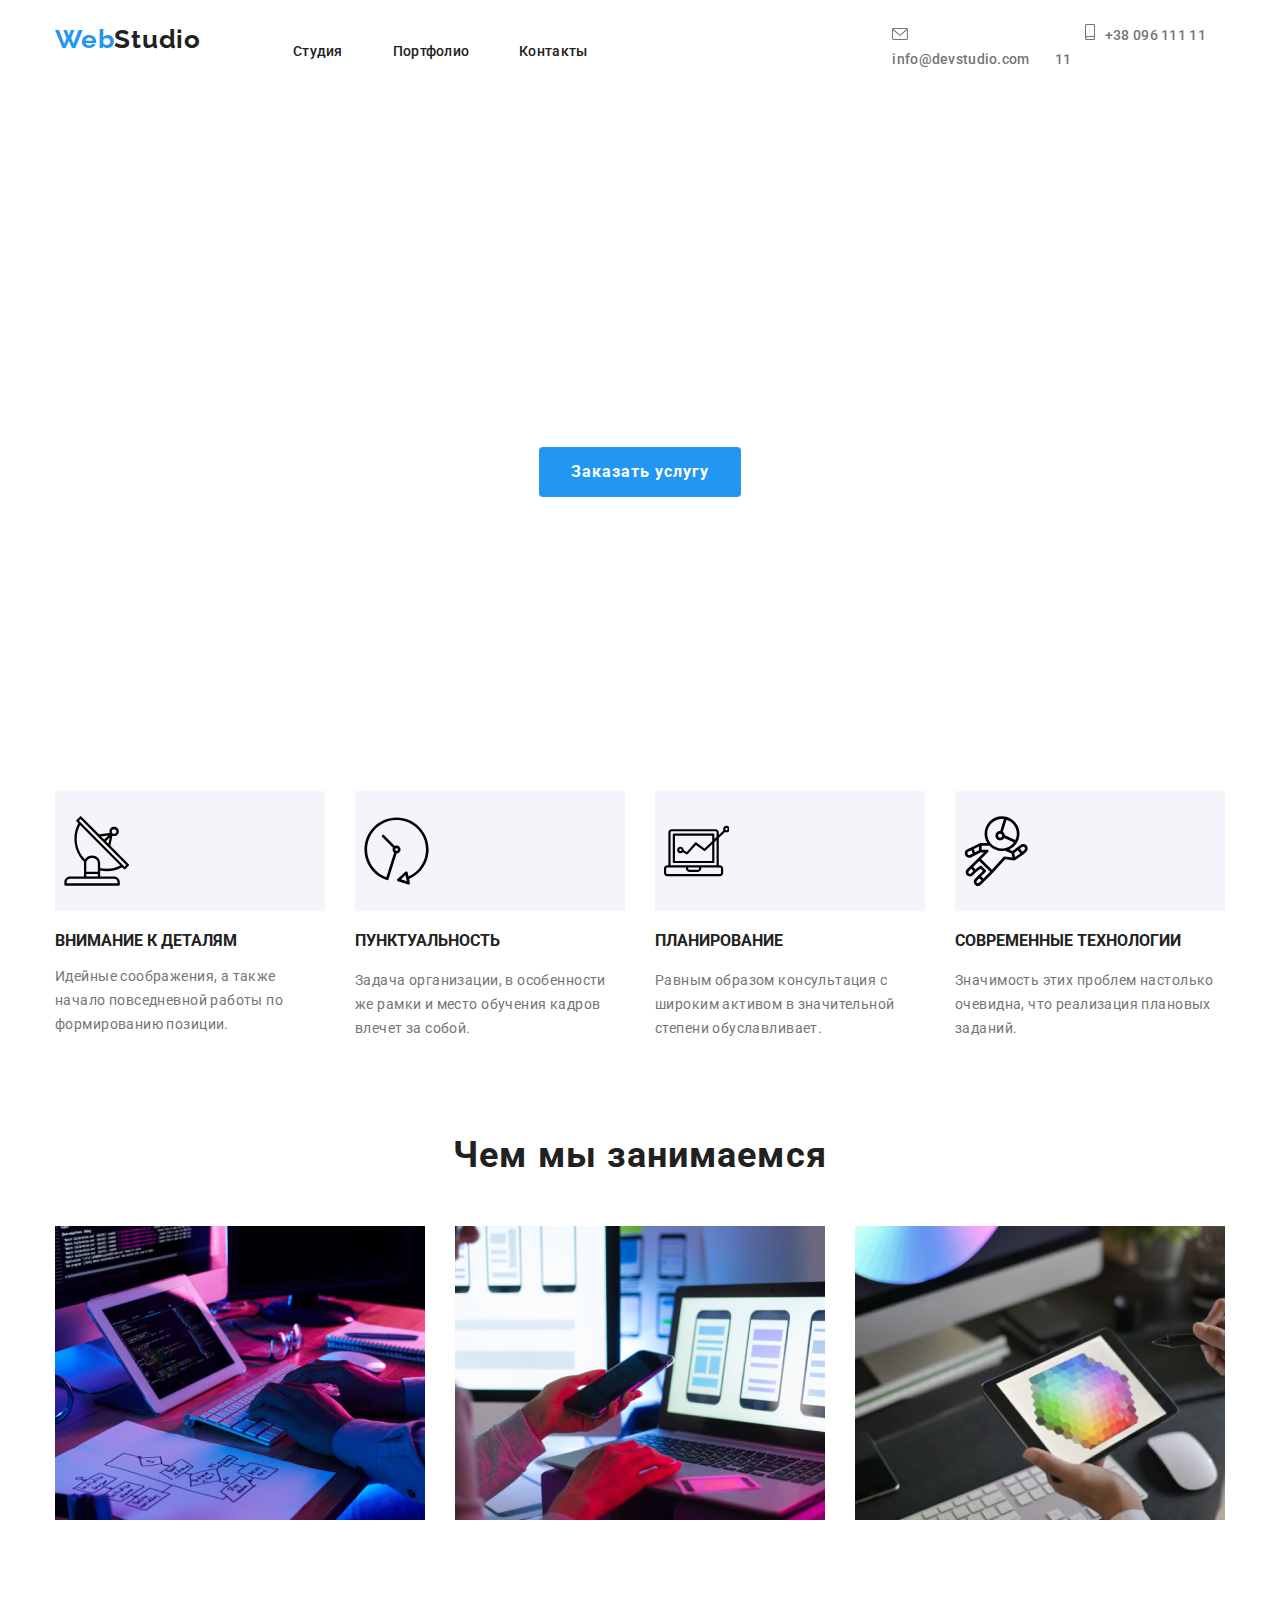
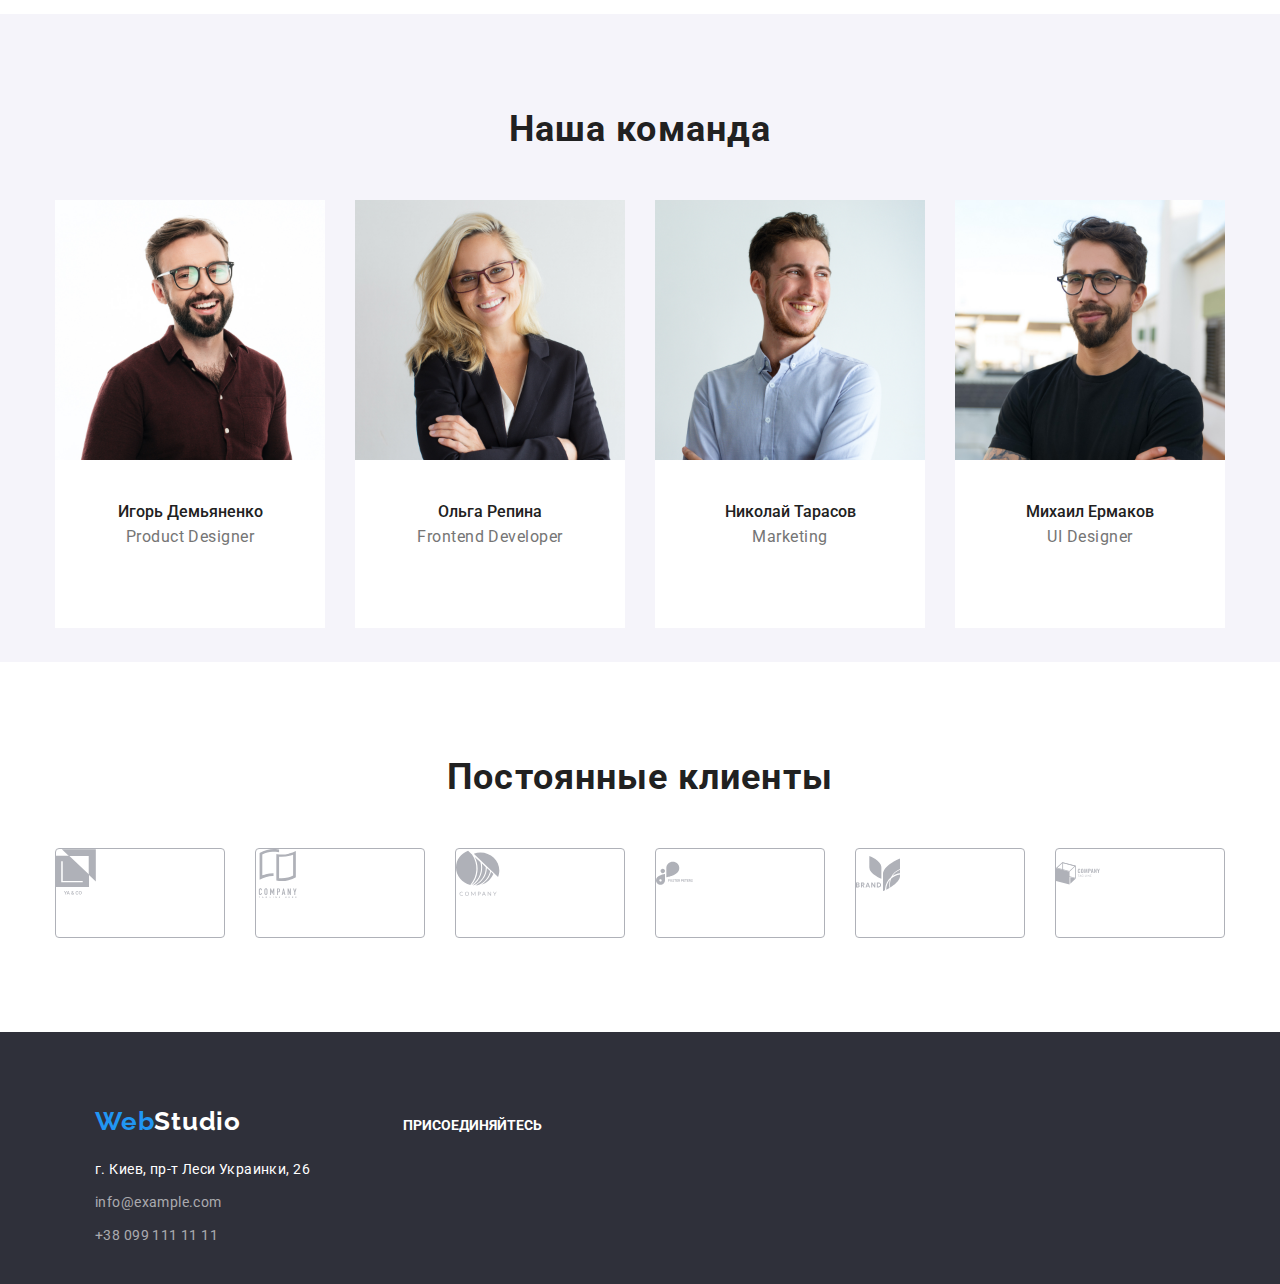
==== index.html @ 74f1bebe "clon" ====
<!DOCTYPE html>
<html lang="ru">
<head>
    <meta charset="UTF-8">
    <meta name="viewport" content="width=device-width, initial-scale=1.0">
    <title>Web Studio</title>
    <link rel="stylesheet" href="./css/normalize.css">
    <link href="https://fonts.googleapis.com/css2?family=Raleway&family=Roboto:wght@400;500;700;900&display=swap" rel="stylesheet">
    <link rel="stylesheet" href="./css/style.css"/>
</head>
<body>
    <header class="header-box">
        <div class="container">
         <nav class="flex" id="studio">
             <a class="logo" href="#studio">
                 <span class="logo1">Web</span><span class="logo2">Studio</span>
             </a>
             <ul class="list left-list">  
                 <li class="link-item"><a class="link" href="#studio">Студия</a></li>
                 <li class="link-item"><a class="link" href="portfolio.html">Портфолио</a></li>
                 <li class="link-item"><a class="link" href="#contacts">Контакты</a></li>
             </ul> 
             <ul class="list right-list">
                 <li class="link-item-right">
                     <a class="link icon-header" href="mailto:info@devstudio.com"> <svg class="icon-header-item1"><use href="./icons/sprit.svg#icon-envelope"></use></svg>info@devstudio.com</a></li>
                 <li class="link-item-right">
                     <a  class="link icon-header" href="tel:++380961111111"><svg class="icon-header-item2"><use href="./icons/sprit.svg#icon-smartphone"></use></svg>+38 096 111 11 11</a></li>
             </ul>  
         </nav>
        </div>
    </header>
    <section class="backgraund">
        <div>
            <h1 class="page-title">Эффективные решения для вашего бизнеса</h1>
            <div>
              <button class="btn" type="button">Заказать услугу</button>
            </div>
        </div>
    </section>
    <section>
        <div class="container">
         <ul class="list list-position">
             <li class="list-position-item">
                 <div class="item-backgraund">
                    <svg class="features">
                        <use href="./icons/sprit.svg#icon-satelite"></use>
                   </svg>
                </div>
                 <h3 class="list-position-item-title" >Внимание к деталям</h3>
                 <p class="main-text text-box">Идейные соображения, а также начало повседневной работы по формированию позиции.</p>
             </li>
             <li class="list-position-item">
                <div class="item-backgraund">
                       <svg class="features">
                           <use href="./icons/sprit.svg#icon-clock"></use>
                      </svg>
                   </div>
                 <h3 class="list-position-item-title">Пунктуальность</h3>
                 <p class="main-text">Задача организации, в особенности же рамки и место обучения кадров влечет за собой.</p>
             </li>
             <li class="list-position-item">
                <div class="item-backgraund">
                       <svg class="features">
                           <use href="./icons/sprit.svg#icon-laptop"></use>
                      </svg>
                   </div>
                 <h3 class="list-position-item-title">Планирование</h3>
                 <p class="main-text ">Равным образом консультация с широким активом в значительной степени обуславливает.</p>
             </li>
             <li class="list-position-item">
                <div class="item-backgraund">
                       <svg class="features">
                           <use href="./icons/sprit.svg#icon-astronaut"></use>
                      </svg>
                   </div>
                 <h3 class="list-position-item-title">Современные технологии</h3>
                 <p class="main-text">Значимость этих проблем настолько очевидна, что реализация плановых заданий.</p>
             </li>
         </ul>
        </div>
    </section>
    <section id="portfolio">
         <div class="container">
             <h2 class="title, section-title">Чем мы занимаемся</h2>
             <ul class="list list-img">
                 <li class="list-item-position"><img src="./images/img1.png" width="370" height="294" alt="Печатает на клавиатуре"/> </li>
                 <li class="list-item-position"><img src="./images/img2.png" width="370" height="294" alt="Пользуеся телефоном"/> </li>
                 <li class="list-item-position"><img src="./images/img3.png" width="370" height="294" alt="Смотрит палитру цветов"/> </li>
             </ul>
        </div>
    </section>
    <section class="team-box">
        <div class="container">
            <h2 class="title, section-title team-titel">Наша команда</h2>
            <ul class="list list-position-team">
                 <li class="list-position-team list-contacts-img">
                    <img class="list-contacts-img" src="./images/img-1.jpg" width="270" height="260" alt="Игорь Демьяненко"/>
                    <h3 class="contacts-information">Игорь Демьяненко</h3>
                    <p class="job-description" lang="en">Product Designer</p>
                        <ul class="link social-icons">
                           <li class="social-icons-item"><a class="social-icons-link" href="https://instagram.com/" target="_blanc" rel="noopener noreferer" aria-label="Instagram"><svg class="social-icons-svg"><use hreh="./icons/sprite.svg#icon-instagram"></use></svg></a></li>
                            <li class="social-icons-item"><a class="social-icons-link" href="https://twitter.com/" target="_blanc" rel="noopener noreferer" aria-label="Twitter"><svg class="social-icons-svg"><use hreh="./icons/sprite.svg#icon-twitter"></use></svg></a></li>
                            <li class="social-icons-item"><a class="social-icons-link" href="https://facebook.com/" target="_blanc" rel="noopener noreferer" aria-label="Facebook"><svg class="social-icons-svg"><use hreh="./icons/sprite.svg#icon-facebook"></use></svg></a></li>
                            <li class="social-icons-item"><a class="social-icons-link" href="https://lincedin.com/" target="_blanc" rel="noopener noreferer" aria-label="Lincedin"><svg class="social-icons-svg"><use hreh="./icons/sprite.svg#icon-linkedin"></use></svg></a></li>
                        </ul>
                 </li>
                 <li class="list-position-team list-contacts-img">
                     <img class="list-contacts-img" src="./images/img-2.jpg" width="270" height="260" alt="Ольга Репина"/>
                     <h3 class="contacts-information">Ольга Репина</h3> 
                     <p class="job-description" lang="en">Frontend Developer</p>
                     <ul class="social-icons">
                        <li class="social-icons-item"><a class="social-icons-link" href="https://instagram.com/" target="_blanc" rel="noopener noreferer" aria-label="Instagram"><svg class="social-icons-svg"><use hreh="./icons/sprite.svg#icon-instagram"></use></svg></a></li>
                        <li class="social-icons-item"><a class="social-icons-link" href="https://twitter.com/" target="_blanc" rel="noopener noreferer" aria-label="Twitter"><svg class="social-icons-svg"><use hreh="./icons/sprite.svg#icon-twitter"></use></svg></a></li>
                        <li class="social-icons-item"><a class="social-icons-link" href="https://facebook.com/" target="_blanc" rel="noopener noreferer" aria-label="Facebook"><svg class="social-icons-svg"><use hreh="./icons/sprite.svg#icon-facebook"></use></svg></a></li>
                        <li class="social-icons-item"><a class="social-icons-link" href="https://lincedin.com/" target="_blanc" rel="noopener noreferer" aria-label="Lincedin"><svg class="social-icons-svg"><use hreh="./icons/sprite.svg#icon-linkedin"></use></svg></a></li>
                    </ul>
                 </li>
                 <li class="list-position-team list-contacts-img">
                     <img class="list-contacts-img" src="./images/img-3.jpg" width="270" height="260" alt="Николай Тарасов"/>
                     <h3 class="contacts-information">Николай Тарасов</h3>
                     <p class="job-description" lang="en">Marketing</p>
                     <ul class="social-icons">
                        <li class="social-icons-item"><a class="social-icons-link" href="https://instagram.com/" target="_blanc" rel="noopener noreferer" aria-label="Instagram"><svg class="social-icons-svg"><use hreh="./icons/sprite.svg#icon-instagram"></use></svg></a></li>
                        <li class="social-icons-item"><a class="social-icons-link" href="https://twitter.com/" target="_blanc" rel="noopener noreferer" aria-label="Twitter"><svg class="social-icons-svg"><use hreh="./icons/sprite.svg#icon-twitter"></use></svg></a></li>
                        <li class="social-icons-item"><a class="social-icons-link" href="https://facebook.com/" target="_blanc" rel="noopener noreferer" aria-label="Facebook"><svg class="social-icons-svg"><use hreh="./icons/sprite.svg#icon-facebook"></use></svg></a></li>
                        <li class="social-icons-item"><a class="social-icons-link" href="https://lincedin.com/" target="_blanc" rel="noopener noreferer" aria-label="Lincedin"><svg class="social-icons-svg"><use hreh="./icons/sprite.svg#icon-linkedin"></use></svg></a></li>
                    </ul>
                 </li>
                 <li class="list-position-team list-contacts-img">
                     <img class="list-contacts-img" src="./images/img-4.jpg" width="270" height="260" alt="Михаил Ермаков"/>
                     <h3 class="contacts-information">Михаил Ермаков</h3>  
                     <p class="job-description" lang="en">UI Designer</p>
                     <ul class="social-icons">
                        <li class="social-icons-item"><a class="social-icons-link" href="https://instagram.com/" target="_blanc" rel="noopener noreferer" aria-label="Instagram"><svg class="social-icons-svg"><use hreh="./icons/sprite.svg#icon-instagram"></use></svg></a></li>
                        <li class="social-icons-item"><a class="social-icons-link" href="https://twitter.com/" target="_blanc" rel="noopener noreferer" aria-label="Twitter"><svg class="social-icons-svg"><use hreh="./icons/sprite.svg#icon-twitter"></use></svg></a></li>
                        <li class="social-icons-item"><a class="social-icons-link" href="https://facebook.com/" target="_blanc" rel="noopener noreferer" aria-label="Facebook"><svg class="social-icons-svg"><use hreh="./icons/sprite.svg#icon-facebook"></use></svg></a></li>
                        <li class="social-icons-item"><a class="social-icons-link" href="https://lincedin.com/" target="_blanc" rel="noopener noreferer" aria-label="Lincedin"><svg class="social-icons-svg"><use hreh="./icons/sprite.svg#icon-linkedin"></use></svg></a></li>
                    </ul>
                 </li>
            </ul>
        </div>
    </section>
    <section class="client-section">
      <div class="container">
        <h2 class="title, section-title client-title">Постоянные клиенты</h2>
        <ul class="list client-logo-list">
            <li class="client-logo">
                <svg class="client-logo-svg">
                    <use href="./icons/sprit.svg#icon-logo-1"></use>
                </svg>
            </li>
            <li class="client-logo">
                <svg class="client-logo-svg">
                    <use href="./icons/sprit.svg#icon-logo-2"></use>
                </svg>
            </li>
            <li class="client-logo">
                <svg class="client-logo-svg">
                    <use href="./icons/sprit.svg#icon-logo-3"></use>
                </svg>
            </li>
            <li class="client-logo">
                <svg class="client-logo-svg">
                    <use href="./icons/sprit.svg#icon-logo-4"></use>
                </svg>
            </li>
            <li class="client-logo">
                <svg class="client-logo-svg">
                    <use href="./icons/sprit.svg#icon-logo-5"></use>
                </svg>
            </li>
            <li class="client-logo">
                <svg class="client-logo-svg">
                    <use href="./icons/sprit.svg#icon-logo-6"></use>
                </svg>
            </li>
        </ul>
      </div>
    </section>
     <footer class="backgraund-down" id="contacts">
        <div class="container contacts-box">
          <ul class="inline-information">
              <li class="inline-information-item">
                 <div >
                     <a class="logo logo-position" href="#studio">
                         <span lang="en" class="logo1">Web</span><span lang="en" class="logo3">Studio</span>
                     </a>
                 </div>
                 <ul class="list-item">
                    <li><address class="adress contacts-list">г. Киев, пр-т Леси Украинки, 26</address></li>
                    <li><a class="link contacts contacts-list" href="mailto:info@example.com">info@example.com</a></li>
                    <li><a class="link contacts contacts-list" href="tel:++380991111111">+38 099 111 11 11</a></li>
                 </ul>
               </li>
               <li class="inline-information-item"> 
                  <div class="join-social">
                      <h3 class="join">присоединяйтесь</h3>
                      <ul class="social-icons">
                          <li class="social-icons-item"><a class="social-icons-link" href="https://instagram.com/" target="_blanc" rel="noopener noreferer" aria-label="Instagram"><svg class="social-icons-svg"><use hreh="./icons/sprite.svg#icon-instagram"></use></svg></a></li>
                          <li class="social-icons-item"><a class="social-icons-link" href="https://twitter.com/" target="_blanc" rel="noopener noreferer" aria-label="Twitter"><svg class="social-icons-svg"><use hreh="./icons/sprite.svg#icon-twitter"></use></svg></a></li>
                          <li class="social-icons-item"><a class="social-icons-link" href="https://facebook.com/" target="_blanc" rel="noopener noreferer" aria-label="Facebook"><svg class="social-icons-svg"><use hreh="./icons/sprite.svg#icon-facebook"></use></svg></a></li>
                          <li class="social-icons-item"><a class="social-icons-link" href="https://lincedin.com/" target="_blanc" rel="noopener noreferer" aria-label="Lincedin"><svg class="social-icons-svg"><use hreh="./icons/sprite.svg#icon-linkedin"></use></svg></a></li>
                      </ul>
                  </div>
             </li>
          </ul>
        </div>
    </footer>
</body>
</html>
---- css/style.css ----
:root {
    --main-text-cl: #757575;
    --accent-cl: #2196F3;
    --black-cl: #212121;
    --whait-cl: #FFFFFF;
    --dark-bg: #2F303A;
    --bg-items: #F5F4FA;
}
html {
    box-sizing: border-box;
}
*,
*::before,
*::after {
    box-sizing: inherit;
}
body {
    font-family: "Roboto", sans-serif;
    font-size: 14px;
    line-height: 1.71;
    color: var(--black-cl);
}
.container {
    width: 1200px;
    padding-left: 15px;
    padding-right:15px ;
    margin-left: auto;
    margin-right: auto;
}
.flex {
    display: flex;
    margin-bottom: 25px;
}
.logo {
    display: inline-block;
    margin-top: 24px;
    margin-right: 93px;
    margin-left: 0px;
    Width: 145px;
    Height: 31px;
    text-decoration: none;
}
.main {
    background-color:var(--whait-cl);
    border: 1px solid #ECECEC
}
.portfolio-container{
    padding-top: 94px;
    margin: 0;
    margin-bottom: 50px;
    justify-content: center;
}
.portfolio-container-item {
    margin-left: 0;  
}
.list {
    list-style: none;
    display: inline-flex;
    margin-top: 24px;
    box-sizing: border-box;
    margin-left: 0; 
}
.icon-header{
    width: 26px;
    padding: 0;
    border:  0;
}
.icon-header-item1{
    width: 16px;
    height: 12px;
    margin-left: 0;
    margin-right: 10px;
    fill:var(--main-text-cl);
    align-items: center;
}
.icon-header-item1:hover{
    fill:var(--accent-cl);
}
.icon-header-item2{
    margin-left: 30px;
    width: 10px;
    height: 16px;
    margin-right: 10px;
    align-items: center;
    fill: var(--main-text-cl);
}
.icon-header-item2:hover{
    fill: var(--accent-cl);
}
.item-backgraund{
    background-color: var(--bg-items);
    width: 270px;
    height: 120px;
    padding-top: 25px;
    padding-bottom: 25px;
}
.features{
    width: 65px;
    height: 70px;
    background-color: var(--bg-items);
    display: inline-block;
}
.features:hover{
    fill: var(--accent-cl);
}
.portfolio-list{
    display: flex;
    list-style: none;
}
.social-icons{
    padding-left: 32;
}
.social-icons-link{
    margin-bottom: 30px;
}
.social-icons-item{
    display: inline-block;
    text-decoration: none;
}
.social-icons-svg{
    margin-right: 10px;
    height: 20px;
    width: 20px;
    color: var(--main-text-cl);
}
.social-icons-svg:hover{
    fill:var(--accent-cl)
}

.header-box{
    background-color: var(--whait-cl);
}
.logo1 {
    font-family: "Raleway", serif;
    font-size: 400;
    font-weight: bold;
    font-size: 26px;
    line-height: 1.192;
    letter-spacing: 0.03em;
    color: var(--accent-cl);
    text-decoration: none;
}
.logo2 {
    font-family: "Raleway", serif;
    font-size: 400;
    font-weight: bold;
    font-size: 26px;
    line-height: 1.192;
    letter-spacing: 0.03em;
    color: var(--black-cl);
    text-decoration: none;
}
.logo3 {
    font-family: "Raleway", serif;
    font-size: 400;
    font-weight: bold;
    font-size: 26px;
    line-height: 1.192;
    letter-spacing: 0.03em;
    color: var(--whait-cl);
    text-decoration: none;
}
.link {
    padding: 0;
    margin: 0;
    color: inherit;
    text-decoration: none;
    letter-spacing: 0.02em;
}
.link-item{
    height: 16px;
    font-weight: 500;
    letter-spacing: 0.02em
}
.link-item:not(:last-child){
    margin-right: 50px;
}
.left-list {
    margin-left: 0;
    margin-right: 0;
    padding-left: 0;
    margin-bottom: 0;
    align-items: center;
}
.right-list{
    font-weight: 500;
    margin-left: 305px;
    margin-right: 0;
    padding-inline-start: 0;
    margin-bottom: 0;
    align-items: center;
    color: var(--main-text-cl);
}
.link-item-right{
    font-style: normal;
    font-weight: 500;
    align-items: center;
}
.link-item-right:hover{
    color: var(--accent-cl);
}

.link:hover
.link:focus{
    fill;var(--accent-cl)
}
.backgraund {
    padding-top: 200px;
    height: 600px;
    background-color: #2F303A;
    background: url(imagin/img-bg.png);
}
.backgraund-down{
    background-color: #2F303A;
    height: 252px;
}
.page-title {
    font-weight: 900;
    font-size: 44px;
    line-height: 1.36;
    letter-spacing: 0.06em;
    text-align: center;
    color: var(--whait-cl);
    width: 696px;
    height: 120px;
    margin-bottom: 30px;
    margin-top: 0;
    margin-left: auto;
    margin-right: auto;
    text-transform: uppercase;
}
.btn {
    font-weight: 700;
    font-size: 16px;
    line-height: 1.87;
    letter-spacing: 0.06em;
    color: var(--whait-cl);
    background-color:var(--accent-cl);
    border-radius: 4px;
    display: block;
    margin:0 auto;
    height: 50px;
    padding-top: 10px;
    padding-bottom: 10px;
    padding-right: 32px;
    padding-left: 32px;
    border: none;
    cursor: pointer;
}
.section-title {
    font-weight: 700;
    font-size: 36px;
    line-height: 1.167;
    letter-spacing: 0.03em;
    color: var(--black-cl);
    text-align: center;
    margin-top: 0;
    margin-bottom: 50px;
}
.list-img{
    margin-top: 0;
    margin-bottom: 94px;
    padding-left: 0;
}
.list-item-position{
    margin-bottom: 0px;
    width: 370px;
    height: 294px;
}
.list-item-position:not(:last-child){
    margin-right: 30px;
}
.main-text {
    font-size: 14px;
    line-height: 1.71;
    letter-spacing: 0.03em;
    color: var(--main-text-cl);
    width: 270px;
    margin-left: 0;
    padding-left: 0;   
}
.text-box {
    width: 270px;
    height: 75px;
    margin-block-start: 10px;
    margin-bottom: 94px;
}
.job-description {
    height: 19px;
    font-size: 16px;
    line-height: 1.187;
    letter-spacing: 0.03em;
    color: var(--main-text-cl);
    margin-top: 10px;
    margin-bottom: 16px;
    text-align: center;
    width: 270px;

}
.introduction {
    font-weight: 500;
    font-size: 16px;
    line-height: 1.187;
    letter-spacing: 0.03em;
    color: var(--black-cl);
}
.team-box{
    height: 648px;
    background-color: #F5F4FA;
    box-sizing: inherit;
}
.list-position {
    margin-top: 94px;
    margin-left: 0;
    padding-left: 0;
    margin-bottom: 0;
}
.list-position-item-title{
    margin-top: 30;
    margin-bottom: 0;
    text-transform: uppercase;
}
.team-titel{
    padding-top: 94px;
    margin-bottom: 0;
    margin-bottom: 50px;
}
.list-position-team{
    margin-top: 0;
    margin-left: 0;
    padding-left: 0;
    margin-bottom: 0;
    width: 270px;
    height: 428px;
}
.list-contacts-img{
    background-color: var(--whait-cl);
    margin-top: 0;
    margin-right: 0;
    width: 270px;
}
.list-contacts-img:not(:last-child){
    margin-right: 30px;
}
.list-position-item:not(:last-child){
   margin-right: 30px;
}
.contacts-information{
    font-weight: 500;
    margin-top: 30px;
    margin-bottom: 0px;
    text-align: center;
    height: 19px;
    width: 270px;
}
.adress {
    font-size: 14px;
    line-height: 1.71;
    letter-spacing: 0.03em;
    color: var(--whait-cl);
    text-decoration: none;
    font-style: normal;
}
.contacts {
    font-size: 14px;
    line-height: 1.71;
    letter-spacing: 0.03em;
    color: rgba(255, 255, 255, 0.6);
}
.contacts-box {
    padding-top: 0px;
}
.btn-portfolio {
    font-family: inherit;
    font-weight: 500;
    font-size: 16px;
    line-height: 1.87;
    display: flex;
    align-items: center;
    text-align: center;
    letter-spacing: 0.06em;
    color: var(--black-cl);
    background-color: #F5F4FA;
    border-radius: 4px;
    margin: 0;
    padding-top: 6px;
    padding-bottom: 6px;
    padding-left: 22px;
    padding-right: 22px;
    background-color: #F5F4FA;
    height: 38px;
    border: none;
}
.btn-parameter{
    margin-right: 8px;
    margin-top: 0;
    margin-bottom: 0;
    margin-left: 0;
}
.flex-wrap{
    flex-wrap: wrap;
    margin: 0;
    padding: 0;
    margin-bottom: 94px;
}
.flex-wrap-item { 
    background: #FFFFFF;
    margin-right: 30px;
    margin-bottom:30px;
    border: 1px solid #EEEEEE;
    box-sizing: border-box;
    box-shadow: 0px 4px 4px 0px rgba(0, 0, 0, 0.06);
    list-style-position:inside;
    width: 370px;
    height: 404px;
}
.flex-wrap-item:nth-child(3n+3){
    margin-right: 0;
    
}
.flex-wrap-item:nth-child(n+7){
    margin-bottom: 0;
}
.flex-wrap-item:hover{
    box-shadow: 1px 4px 6px 0px rgba(0, 0, 0, 0.16);
}
.img-portfolio-item{
    position: 0;
    width: 370px;
}
.project-name {
    font-weight: bold;
    font-size: 18px;
    line-height: 2.0;
    letter-spacing: 0.06em;
    color: var(--black-cl--);
    padding-left: 24px;
    padding-right: 24px;
    margin-top: 20px;
    margin-bottom: 0;
    width: 370px;
    margin-right: 0;
}
.project-type {
    font-size: 16px;
    line-height: 1.87;
    letter-spacing: 0.03em;
    color:var(--main-text-cl);
    padding-left: 24px;
    padding-right: 24px;
    margin-top: 4px;
    margin-bottom: 20px;
    width: 370px;
    margin-right: 0;
}

.btn-portfolio:hover,
.btn-portfolio:focus {
    background-color: var(--accent-cl);
    color: var(--whait-cl);
    border-color: var(--accent-cl);
}
.logo-position {
    padding: 0;
    margin-top: 60px;
    width: 145px;
    text-decoration: none;
}
.list-item {
    margin-top: 20px;
    margin-bottom: 0;
    padding: 0;
    list-style: none;
    width: 231px;
    display: inline-block;
}
.list-item:not(:last-child){
    margin-bottom: 9px;
    display: inline-block;
}
.contacts-list{
    margin-bottom: 9px;
    display: flex;
}
.client-section{
   margin: 0;
   padding: 0;
}
.client-title{
    margin-top: 94px;
    margin-bottom: 50;
}
.client-logo-list{
    margin: 0;
    padding: 0;
    margin-bottom: 94px;
}
.client-logo{
    width:170px;
    height:90px;
    border: 1px solid #AFB1B8;
    margin-right: 30px;
    border-radius: 4px;
    box-sizing: border-box;
}
.client-logo-svg:nth-child(n+1){
    width: 44px;
    height: 49px;
    fill: #AFB1B8;;
}
.client-logo-svg:hover{
    fill: var(--accent-cl);
}
.join{
    text-transform: uppercase;
    color: var(--whait-cl);
    font-family: inherit;
    font-weight:700;
    font-style: normal;
    font-size:14px;
    line-height: 1.14;
    letter-spacing: 3%;
}
.inline-information{
    display: inline-flex;
}
.inline-information-item{
    list-style: none;
    margin: 0;
    padding: 0;
}
.join-social{
    margin-top: 72px;
    margin-left: 70px;
}
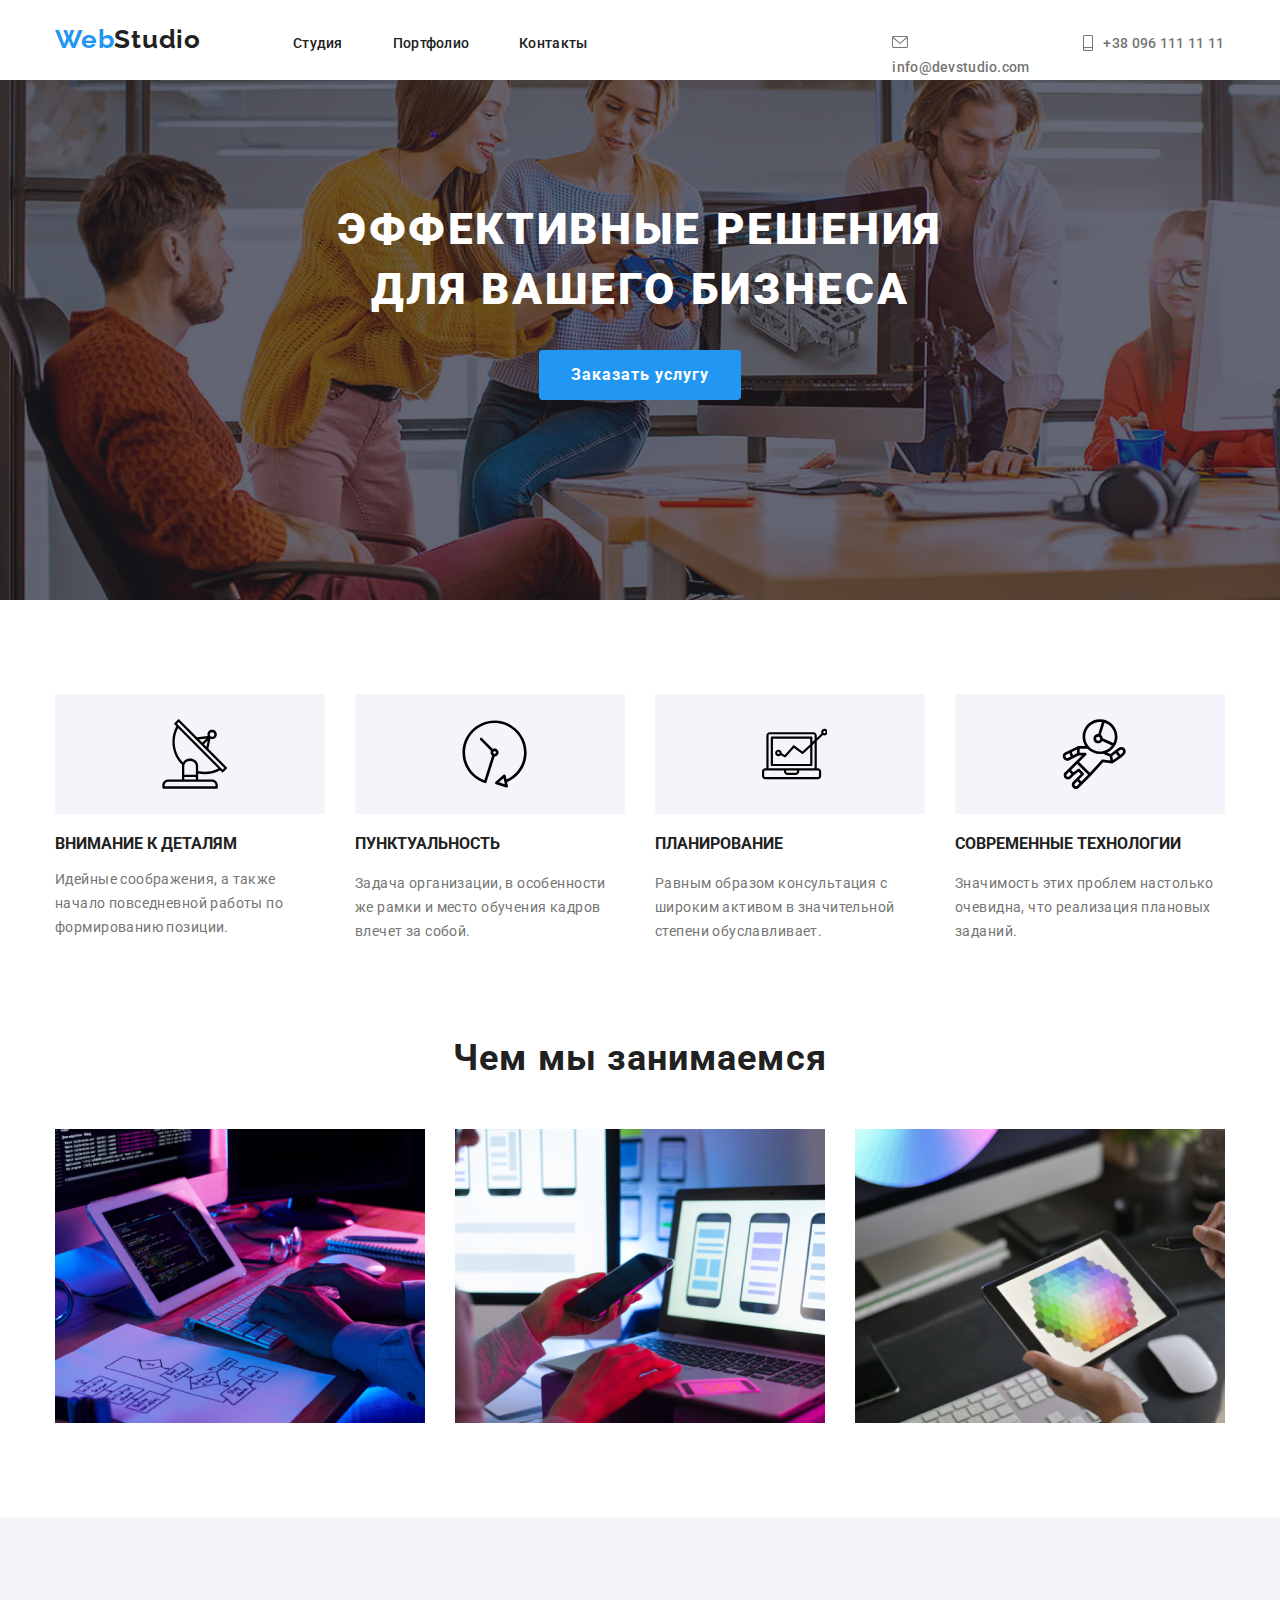
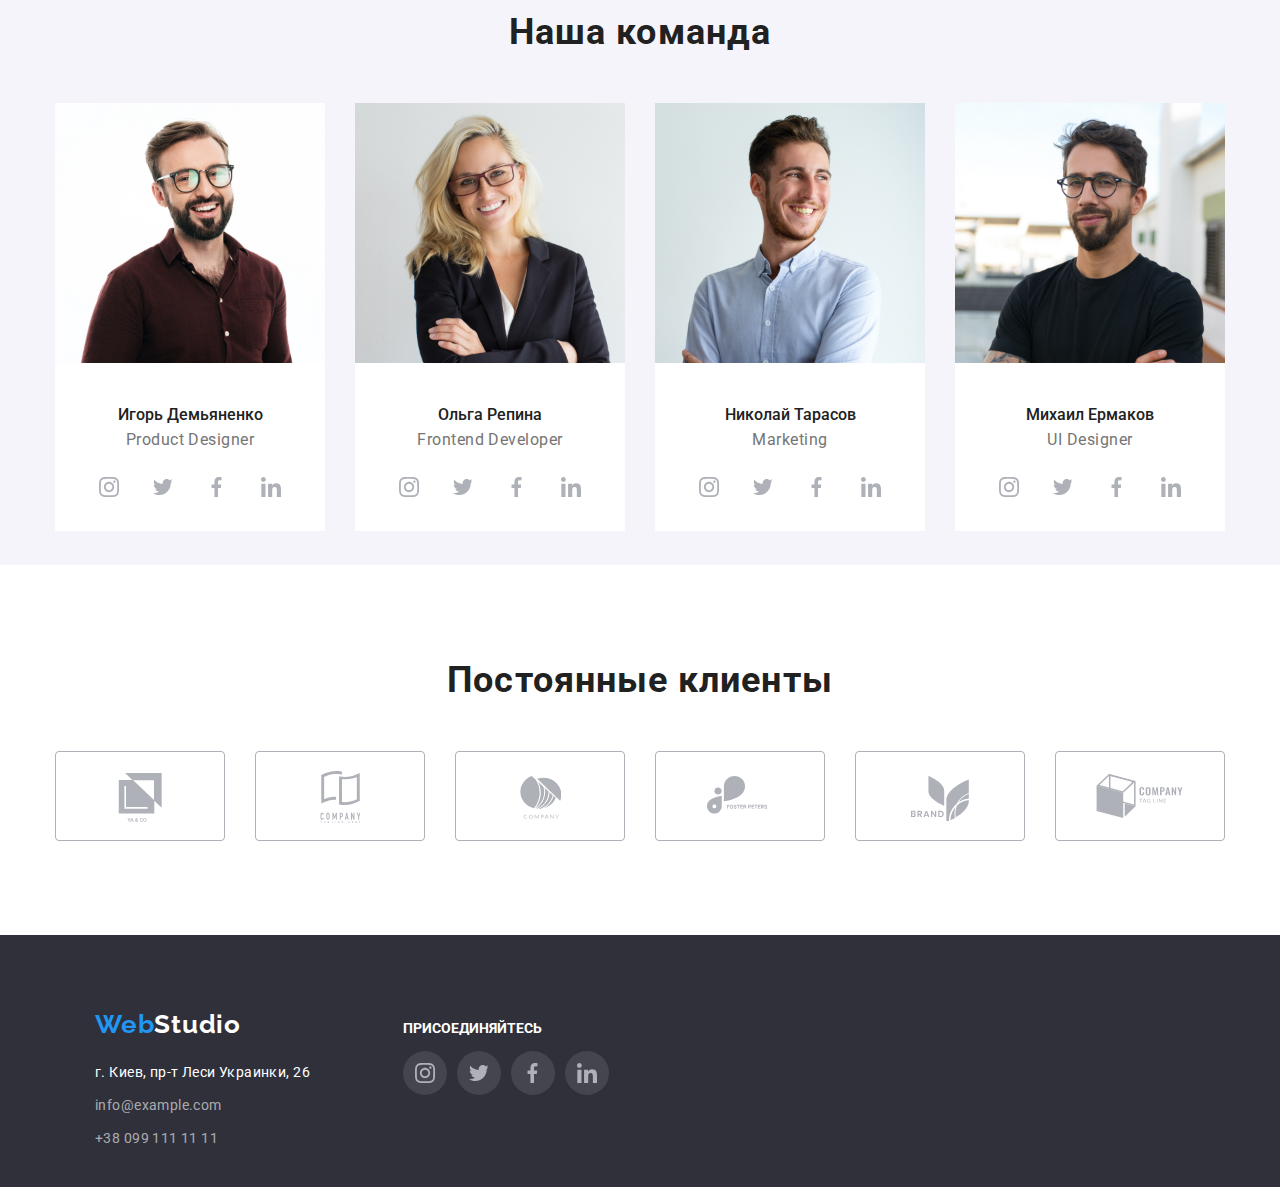
==== commit e1ea90c2: "modal" ====
--- a/index.html
+++ b/index.html
@@ -22,9 +22,17 @@
              </ul> 
              <ul class="list right-list">
                  <li class="link-item-right">
-                     <a class="link icon-header" href="mailto:info@devstudio.com"> <svg class="icon-header-item1"><use href="./icons/sprit.svg#icon-envelope"></use></svg>info@devstudio.com</a></li>
+                     <a class="link icon-header" href="mailto:info@devstudio.com">
+                         <svg class="icon-header-item1">
+                             <use href="./icons/sprit.svg#icon-envelope"></use>
+                        </svg><span>info@devstudio.com</span></a>
+                    </li>
                  <li class="link-item-right">
-                     <a  class="link icon-header" href="tel:++380961111111"><svg class="icon-header-item2"><use href="./icons/sprit.svg#icon-smartphone"></use></svg>+38 096 111 11 11</a></li>
+                     <a  class="link icon-header" href="tel:++380961111111">
+                         <svg class="icon-header-item2">
+                             <use href="./icons/sprit.svg#icon-smartphone"></use>
+                        </svg><span>+38 096 111 11 11</span></a>
+                    </li>
              </ul>  
          </nav>
         </div>
@@ -33,7 +41,13 @@
         <div>
             <h1 class="page-title">Эффективные решения для вашего бизнеса</h1>
             <div>
-              <button class="btn" type="button">Заказать услугу</button>
+              <button class="btn" type="button" data-modal-open>Заказать услугу</button>
+              <div class="backdrop is-hidden" data-modal>
+                  <div class="modal">
+                      <p>loren</p>
+                    <button class="button-clouse" data-modal-close>Закрыть</button>
+                  </div>
+              </div>
             </div>
         </div>
     </section>
@@ -42,36 +56,28 @@
          <ul class="list list-position">
              <li class="list-position-item">
                  <div class="item-backgraund">
-                    <svg class="features">
-                        <use href="./icons/sprit.svg#icon-satelite"></use>
-                   </svg>
+                    <svg class="features"><use href="./icons/sprit.svg#icon-satelite"></use></svg>
                 </div>
                  <h3 class="list-position-item-title" >Внимание к деталям</h3>
                  <p class="main-text text-box">Идейные соображения, а также начало повседневной работы по формированию позиции.</p>
              </li>
              <li class="list-position-item">
                 <div class="item-backgraund">
-                       <svg class="features">
-                           <use href="./icons/sprit.svg#icon-clock"></use>
-                      </svg>
+                       <svg class="features"><use href="./icons/sprit.svg#icon-clock"></use></svg>
                    </div>
                  <h3 class="list-position-item-title">Пунктуальность</h3>
                  <p class="main-text">Задача организации, в особенности же рамки и место обучения кадров влечет за собой.</p>
              </li>
              <li class="list-position-item">
                 <div class="item-backgraund">
-                       <svg class="features">
-                           <use href="./icons/sprit.svg#icon-laptop"></use>
-                      </svg>
+                       <svg class="features"><use href="./icons/sprit.svg#icon-laptop"></use></svg>
                    </div>
                  <h3 class="list-position-item-title">Планирование</h3>
                  <p class="main-text ">Равным образом консультация с широким активом в значительной степени обуславливает.</p>
              </li>
              <li class="list-position-item">
                 <div class="item-backgraund">
-                       <svg class="features">
-                           <use href="./icons/sprit.svg#icon-astronaut"></use>
-                      </svg>
+                       <svg class="features"><use href="./icons/sprit.svg#icon-astronaut"></use></svg>
                    </div>
                  <h3 class="list-position-item-title">Современные технологии</h3>
                  <p class="main-text">Значимость этих проблем настолько очевидна, что реализация плановых заданий.</p>
@@ -83,9 +89,24 @@
          <div class="container">
              <h2 class="title, section-title">Чем мы занимаемся</h2>
              <ul class="list list-img">
-                 <li class="list-item-position"><img src="./images/img1.png" width="370" height="294" alt="Печатает на клавиатуре"/> </li>
-                 <li class="list-item-position"><img src="./images/img2.png" width="370" height="294" alt="Пользуеся телефоном"/> </li>
-                 <li class="list-item-position"><img src="./images/img3.png" width="370" height="294" alt="Смотрит палитру цветов"/> </li>
+                 <li class="list-item-position">
+                     <figure>
+                         <img src="./images/img1.png" width="370" height="294" alt="Печатает на клавиатуре"/>
+                         <p>Десктопные приложения</p>
+                     </figure>
+                    </li>
+                 <li class="list-item-position">
+                    <figure>
+                     <img src="./images/img2.png" width="370" height="294" alt="Пользуеся телефоном"/>
+                     <p>Мобильные приложения</p>
+                    </figure>
+                </li>
+                 <li class="list-item-position">
+                    <figure>
+                     <img src="./images/img3.png" width="370" height="294" alt="Смотрит палитру цветов"/>
+                     <p>Дизайнерские решения</p>
+                    </figure>
+                </li>
              </ul>
         </div>
     </section>
@@ -97,11 +118,11 @@
                     <img class="list-contacts-img" src="./images/img-1.jpg" width="270" height="260" alt="Игорь Демьяненко"/>
                     <h3 class="contacts-information">Игорь Демьяненко</h3>
                     <p class="job-description" lang="en">Product Designer</p>
-                        <ul class="link social-icons">
-                           <li class="social-icons-item"><a class="social-icons-link" href="https://instagram.com/" target="_blanc" rel="noopener noreferer" aria-label="Instagram"><svg class="social-icons-svg"><use hreh="./icons/sprite.svg#icon-instagram"></use></svg></a></li>
-                            <li class="social-icons-item"><a class="social-icons-link" href="https://twitter.com/" target="_blanc" rel="noopener noreferer" aria-label="Twitter"><svg class="social-icons-svg"><use hreh="./icons/sprite.svg#icon-twitter"></use></svg></a></li>
-                            <li class="social-icons-item"><a class="social-icons-link" href="https://facebook.com/" target="_blanc" rel="noopener noreferer" aria-label="Facebook"><svg class="social-icons-svg"><use hreh="./icons/sprite.svg#icon-facebook"></use></svg></a></li>
-                            <li class="social-icons-item"><a class="social-icons-link" href="https://lincedin.com/" target="_blanc" rel="noopener noreferer" aria-label="Lincedin"><svg class="social-icons-svg"><use hreh="./icons/sprite.svg#icon-linkedin"></use></svg></a></li>
+                        <ul class="social-icons">
+                            <li class="social-icons-item"><a class="social-icons-link" href="https://instagram.com/" target="blanc" rel="noopener noreferer" aria-label="Instagram"><svg class="social-icons-svg"><use href="./icons/sprit.svg#icon-instagram"></use></svg></a></li>
+                            <li class="social-icons-item"><a class="social-icons-link" href="https://twitter.com/" target="blanc" rel="noopener noreferer" aria-label="Twitter"><svg class="social-icons-svg"><use xlink:href="./icons/sprit.svg#icon-twitter"></use></svg></a></li>
+                            <li class="social-icons-item"><a class="social-icons-link" href="https://facebook.com/" target="blanc" rel="noopener noreferer" aria-label="Facebook"><svg class="social-icons-svg"><use href="./icons/sprit.svg#icon-facebook"></use></svg></a></li>
+                            <li class="social-icons-item"><a class="social-icons-link" href="https://lincedin.com/" target="blanc" rel="noopener noreferer" aria-label="Lincedin"><svg class="social-icons-svg"><use href="./icons/sprit.svg#icon-linkedin"></use></svg></a></li>
                         </ul>
                  </li>
                  <li class="list-position-team list-contacts-img">
@@ -109,10 +130,10 @@
                      <h3 class="contacts-information">Ольга Репина</h3> 
                      <p class="job-description" lang="en">Frontend Developer</p>
                      <ul class="social-icons">
-                        <li class="social-icons-item"><a class="social-icons-link" href="https://instagram.com/" target="_blanc" rel="noopener noreferer" aria-label="Instagram"><svg class="social-icons-svg"><use hreh="./icons/sprite.svg#icon-instagram"></use></svg></a></li>
-                        <li class="social-icons-item"><a class="social-icons-link" href="https://twitter.com/" target="_blanc" rel="noopener noreferer" aria-label="Twitter"><svg class="social-icons-svg"><use hreh="./icons/sprite.svg#icon-twitter"></use></svg></a></li>
-                        <li class="social-icons-item"><a class="social-icons-link" href="https://facebook.com/" target="_blanc" rel="noopener noreferer" aria-label="Facebook"><svg class="social-icons-svg"><use hreh="./icons/sprite.svg#icon-facebook"></use></svg></a></li>
-                        <li class="social-icons-item"><a class="social-icons-link" href="https://lincedin.com/" target="_blanc" rel="noopener noreferer" aria-label="Lincedin"><svg class="social-icons-svg"><use hreh="./icons/sprite.svg#icon-linkedin"></use></svg></a></li>
+                        <li class="social-icons-item"><a class="social-icons-link" href="https://instagram.com/" target="blanc" rel="noopener noreferer" aria-label="Instagram"><svg class="social-icons-svg"><use href="./icons/sprit.svg#icon-instagram"></use></svg></a></li>
+                        <li class="social-icons-item"><a class="social-icons-link" href="https://twitter.com/" target="blanc" rel="noopener noreferer" aria-label="Twitter"><svg class="social-icons-svg"><use href="./icons/sprit.svg#icon-twitter"></use></svg></a></li>
+                        <li class="social-icons-item"><a class="social-icons-link" href="https://facebook.com/" target="blanc" rel="noopener noreferer" aria-label="Facebook"><svg class="social-icons-svg"><use href="./icons/sprit.svg#icon-facebook"></use></svg></a></li>
+                        <li class="social-icons-item"><a class="social-icons-link" href="https://lincedin.com/" target="blanc" rel="noopener noreferer" aria-label="Lincedin"><svg class="social-icons-svg"><use href="./icons/sprit.svg#icon-linkedin"></use></svg></a></li>
                     </ul>
                  </li>
                  <li class="list-position-team list-contacts-img">
@@ -120,10 +141,10 @@
                      <h3 class="contacts-information">Николай Тарасов</h3>
                      <p class="job-description" lang="en">Marketing</p>
                      <ul class="social-icons">
-                        <li class="social-icons-item"><a class="social-icons-link" href="https://instagram.com/" target="_blanc" rel="noopener noreferer" aria-label="Instagram"><svg class="social-icons-svg"><use hreh="./icons/sprite.svg#icon-instagram"></use></svg></a></li>
-                        <li class="social-icons-item"><a class="social-icons-link" href="https://twitter.com/" target="_blanc" rel="noopener noreferer" aria-label="Twitter"><svg class="social-icons-svg"><use hreh="./icons/sprite.svg#icon-twitter"></use></svg></a></li>
-                        <li class="social-icons-item"><a class="social-icons-link" href="https://facebook.com/" target="_blanc" rel="noopener noreferer" aria-label="Facebook"><svg class="social-icons-svg"><use hreh="./icons/sprite.svg#icon-facebook"></use></svg></a></li>
-                        <li class="social-icons-item"><a class="social-icons-link" href="https://lincedin.com/" target="_blanc" rel="noopener noreferer" aria-label="Lincedin"><svg class="social-icons-svg"><use hreh="./icons/sprite.svg#icon-linkedin"></use></svg></a></li>
+                        <li class="social-icons-item"><a class="social-icons-link" href="https://instagram.com/" target="blanc" rel="noopener noreferer" aria-label="Instagram"><svg class="social-icons-svg"><use href="./icons/sprit.svg#icon-instagram"></use></svg></a></li>
+                        <li class="social-icons-item"><a class="social-icons-link" href="https://twitter.com/" target="blanc" rel="noopener noreferer" aria-label="Twitter"><svg class="social-icons-svg"><use href="./icons/sprit.svg#icon-twitter"></use></svg></a></li>
+                        <li class="social-icons-item"><a class="social-icons-link" href="https://facebook.com/" target="blanc" rel="noopener noreferer" aria-label="Facebook"><svg class="social-icons-svg"><use href="./icons/sprit.svg#icon-facebook"></use></svg></a></li>
+                        <li class="social-icons-item"><a class="social-icons-link" href="https://lincedin.com/" target="blanc" rel="noopener noreferer" aria-label="Lincedin"><svg class="social-icons-svg"><use href="./icons/sprit.svg#icon-linkedin"></use></svg></a></li>
                     </ul>
                  </li>
                  <li class="list-position-team list-contacts-img">
@@ -131,10 +152,10 @@
                      <h3 class="contacts-information">Михаил Ермаков</h3>  
                      <p class="job-description" lang="en">UI Designer</p>
                      <ul class="social-icons">
-                        <li class="social-icons-item"><a class="social-icons-link" href="https://instagram.com/" target="_blanc" rel="noopener noreferer" aria-label="Instagram"><svg class="social-icons-svg"><use hreh="./icons/sprite.svg#icon-instagram"></use></svg></a></li>
-                        <li class="social-icons-item"><a class="social-icons-link" href="https://twitter.com/" target="_blanc" rel="noopener noreferer" aria-label="Twitter"><svg class="social-icons-svg"><use hreh="./icons/sprite.svg#icon-twitter"></use></svg></a></li>
-                        <li class="social-icons-item"><a class="social-icons-link" href="https://facebook.com/" target="_blanc" rel="noopener noreferer" aria-label="Facebook"><svg class="social-icons-svg"><use hreh="./icons/sprite.svg#icon-facebook"></use></svg></a></li>
-                        <li class="social-icons-item"><a class="social-icons-link" href="https://lincedin.com/" target="_blanc" rel="noopener noreferer" aria-label="Lincedin"><svg class="social-icons-svg"><use hreh="./icons/sprite.svg#icon-linkedin"></use></svg></a></li>
+                        <li class="social-icons-item"><a class="social-icons-link" href="https://instagram.com/" target="blanc" rel="noopener noreferer" aria-label="Instagram"><svg class="social-icons-svg"><use href="./icons/sprit.svg#icon-instagram"></use></svg></a></li>
+                        <li class="social-icons-item"><a class="social-icons-link" href="https://twitter.com/" target="blanc" rel="noopener noreferer" aria-label="Twitter"><svg class="social-icons-svg"><use href="./icons/sprit.svg#icon-twitter"></use></svg></a></li>
+                        <li class="social-icons-item"><a class="social-icons-link" href="https://facebook.com/" target="blanc" rel="noopener noreferer" aria-label="Facebook"><svg class="social-icons-svg"><use href="./icons/sprit.svg#icon-facebook"></use></svg></a></li>
+                        <li class="social-icons-item"><a class="social-icons-link" href="https://lincedin.com/" target="blanc" rel="noopener noreferer" aria-label="Lincedin"><svg class="social-icons-svg"><use href="./icons/sprit.svg#icon-linkedin"></use></svg></a></li>
                     </ul>
                  </li>
             </ul>
@@ -145,34 +166,35 @@
         <h2 class="title, section-title client-title">Постоянные клиенты</h2>
         <ul class="list client-logo-list">
             <li class="client-logo">
-                <svg class="client-logo-svg">
+                <a class="client-logo-link">
+                <svg class="client-logo-svg logo1">
                     <use href="./icons/sprit.svg#icon-logo-1"></use>
-                </svg>
-            </li>
-            <li class="client-logo">
-                <svg class="client-logo-svg">
+                </svg></a>
+            </li>
+            <li class="client-logo">
+                <a class="client-logo-link"><svg class="client-logo-svg logo2">
                     <use href="./icons/sprit.svg#icon-logo-2"></use>
-                </svg>
-            </li>
-            <li class="client-logo">
-                <svg class="client-logo-svg">
+                </svg></a>
+            </li>
+            <li class="client-logo">
+                <a class="client-logo-link"><svg class="client-logo-svg logo3">
                     <use href="./icons/sprit.svg#icon-logo-3"></use>
-                </svg>
-            </li>
-            <li class="client-logo">
-                <svg class="client-logo-svg">
+                </svg></a>
+            </li>
+            <li class="client-logo">
+                <a class="client-logo-link"><svg class="client-logo-svg logo4">
                     <use href="./icons/sprit.svg#icon-logo-4"></use>
-                </svg>
-            </li>
-            <li class="client-logo">
-                <svg class="client-logo-svg">
+                </svg></a>
+            </li>
+            <li class="client-logo">
+                <a class="client-logo-link"><svg class="client-logo-svg logo5">
                     <use href="./icons/sprit.svg#icon-logo-5"></use>
-                </svg>
-            </li>
-            <li class="client-logo">
-                <svg class="client-logo-svg">
+                </svg></a>
+            </li>
+            <li class="client-logo">
+                <a class="client-logo-link"><svg class="client-logo-svg logo6">
                     <use href="./icons/sprit.svg#icon-logo-6"></use>
-                </svg>
+                </svg></a>
             </li>
         </ul>
       </div>
@@ -196,15 +218,16 @@
                   <div class="join-social">
                       <h3 class="join">присоединяйтесь</h3>
                       <ul class="social-icons">
-                          <li class="social-icons-item"><a class="social-icons-link" href="https://instagram.com/" target="_blanc" rel="noopener noreferer" aria-label="Instagram"><svg class="social-icons-svg"><use hreh="./icons/sprite.svg#icon-instagram"></use></svg></a></li>
-                          <li class="social-icons-item"><a class="social-icons-link" href="https://twitter.com/" target="_blanc" rel="noopener noreferer" aria-label="Twitter"><svg class="social-icons-svg"><use hreh="./icons/sprite.svg#icon-twitter"></use></svg></a></li>
-                          <li class="social-icons-item"><a class="social-icons-link" href="https://facebook.com/" target="_blanc" rel="noopener noreferer" aria-label="Facebook"><svg class="social-icons-svg"><use hreh="./icons/sprite.svg#icon-facebook"></use></svg></a></li>
-                          <li class="social-icons-item"><a class="social-icons-link" href="https://lincedin.com/" target="_blanc" rel="noopener noreferer" aria-label="Lincedin"><svg class="social-icons-svg"><use hreh="./icons/sprite.svg#icon-linkedin"></use></svg></a></li>
+                          <li class="social-icons-item"><a class="social-icons-link-footer" href="https://instagram.com/" target="blanc" rel="noopener noreferer" aria-label="Instagram"><svg class="social-icons-svg"><use href="./icons/sprit.svg#icon-instagram"></use></svg></a></li>
+                          <li class="social-icons-item"><a class="social-icons-link-footer" href="https://twitter.com/" target="blanc" rel="noopener noreferer" aria-label="Twitter"><svg class="social-icons-svg"><use href="./icons/sprit.svg#icon-twitter"></use></svg></a></li>
+                          <li class="social-icons-item"><a class="social-icons-link-footer" href="https://facebook.com/" target="blanc" rel="noopener noreferer" aria-label="Facebook"><svg class="social-icons-svg"><use href="./icons/sprit.svg#icon-facebook"></use></svg></a></li>
+                          <li class="social-icons-item"><a class="social-icons-link-footer" href="https://lincedin.com/" target="blanc" rel="noopener noreferer" aria-label="Lincedin"><svg class="social-icons-svg"><use href="./icons/sprit.svg#icon-linkedin"></use></svg></a></li>
                       </ul>
                   </div>
              </li>
           </ul>
         </div>
     </footer>
+    <script src="./js/modal.js"></script>
 </body>
-</html>+</html>
--- a/css/style.css
+++ b/css/style.css
@@ -40,6 +40,44 @@
     Height: 31px;
     text-decoration: none;
 }
+.backdrop{
+    position: fixed;
+    top: 0;
+    left: 0;
+    right: 0;
+    bottom: 0;
+    background-color: rgba(0, 0, 0, 0.2);
+    z-index: 100;
+    opacity: 1;
+    transition: opacity 0.5s ease-in;
+}
+.backdrop.is-hidden{
+    opacity: 0;
+    visibility: hidden;
+    pointer-events: none;
+}
+.is-hidden.modal{
+    transform: translate(-50%,-50%) scale(0.5);
+}
+.modal{
+    position: absolute;
+    top: 50%;
+    left: 50%;
+    transform: translate(-50%,-50%) scale(1);
+    width: 100%;
+    max-width: 523px;
+    height: 581px;
+    background-color: rgba(255, 255, 255, 1);
+    padding: 80,40;
+    transition: transform 0.5s;
+}
+.button-clouse{
+    position: absolute;
+    top: 15px;
+    right: 15px;
+    width: 25px;
+    height: 25px;
+}
 .main {
     background-color:var(--whait-cl);
     border: 1px solid #ECECEC
@@ -61,11 +99,12 @@
     margin-left: 0; 
 }
 .icon-header{
-    width: 26px;
     padding: 0;
     border:  0;
 }
 .icon-header-item1{
+    margin-top: 2px;
+    margin-bottom: 0;
     width: 16px;
     height: 12px;
     margin-left: 0;
@@ -77,12 +116,14 @@
     fill:var(--accent-cl);
 }
 .icon-header-item2{
-    margin-left: 30px;
+    margin-top: 3px;
+    margin-bottom: -3px;
     width: 10px;
     height: 16px;
+    margin-left: 0;
     margin-right: 10px;
-    align-items: center;
-    fill: var(--main-text-cl);
+    fill:var(--main-text-cl);
+    align-items: center;
 }
 .icon-header-item2:hover{
     fill: var(--accent-cl);
@@ -93,6 +134,7 @@
     height: 120px;
     padding-top: 25px;
     padding-bottom: 25px;
+    text-align: center;
 }
 .features{
     width: 65px;
@@ -108,26 +150,66 @@
     list-style: none;
 }
 .social-icons{
-    padding-left: 32;
+    display: flex;
+    justify-content: center;
+    padding-left: 0;
+    margin-bottom: 30px;
 }
 .social-icons-link{
-    margin-bottom: 30px;
+    display: flex;
+    justify-content: center;
+    align-items: center;
+    width: 44px;
+    height: 44px;
+    background-color: var(--whait-cl);
+    border-radius: 50%;
 }
 .social-icons-item{
     display: inline-block;
     text-decoration: none;
 }
+.social-icons-item:not(:last-child){
+    margin-right: 10px;
+}
 .social-icons-svg{
-    margin-right: 10px;
+    width: 20px;
     height: 20px;
+    fill:rgba(175, 177, 184, 1);
+}
+.social-icons-svg-footer{
     width: 20px;
-    color: var(--main-text-cl);
-}
-.social-icons-svg:hover{
-    fill:var(--accent-cl)
+    height: 20px;
+    fill:var(--whait-cl);
+}
+.social-icons-link-footer{
+    display: flex;
+    justify-content: center;
+    align-items: center;
+    width: 44px;
+    height: 44px;
+    border-radius: 50%;
+    background-color: rgba(255, 255, 255, 0.1);
+}
+.social-icons-link:hover{
+    background-color: var(--accent-cl);
+}
+
+.social-icons-link:hover .social-icons-svg,
+.social-icons-link:focus .social-icons-svg{
+    fill: var(--whait-cl);
+}
+.social-icons-link-footer:hover .social-icons-svg,
+.social-icons-link-footer:focus .social-icons-svg{
+    fill: var(--whait-cl);
+}
+.social-icons-link-footer:hover{
+    background-color: var(--accent-cl);
 }
 
 .header-box{
+    position: fixed;
+    top: 0;
+    left: 0;right: 0;
     background-color: var(--whait-cl);
 }
 .logo1 {
@@ -176,6 +258,7 @@
     margin-right: 50px;
 }
 .left-list {
+    width: 343px;
     margin-left: 0;
     margin-right: 0;
     padding-left: 0;
@@ -183,32 +266,53 @@
     align-items: center;
 }
 .right-list{
+    margin-top: 32px;
     font-weight: 500;
     margin-left: 305px;
     margin-right: 0;
     padding-inline-start: 0;
     margin-bottom: 0;
-    align-items: center;
     color: var(--main-text-cl);
 }
 .link-item-right{
+    margin-top: 2px;
+    margin-bottom: 0;
+    margin-left: 0;
+    margin-right: 0;;
+    height: 16px;
+    padding: 0;
+    margin: 0;
     font-style: normal;
     font-weight: 500;
     align-items: center;
-}
+    display: block;
+}
+.link-item-right:first-child{
+    margin-right: 30px;
+    width: 161px;
+}
+.link-item-right:last-child{
+    width: 142px;
+    width: 144px;
+}
+
+
 .link-item-right:hover{
     color: var(--accent-cl);
 }
 
 .link:hover
 .link:focus{
-    fill;var(--accent-cl)
+    fill:var(--accent-cl);
 }
 .backgraund {
     padding-top: 200px;
     height: 600px;
-    background-color: #2F303A;
-    background: url(imagin/img-bg.png);
+    background: radial-gradient(
+        circle at center,
+        rgba(47,48,58,0.4),
+        rgba(47,48,58,0.4)
+      ),url(../images/Img-bg.png);
 }
 .backgraund-down{
     background-color: #2F303A;
@@ -491,7 +595,8 @@
     margin-bottom: 50;
 }
 .client-logo-list{
-    margin: 0;
+    display: flex;
+    margin-top: 0;
     padding: 0;
     margin-bottom: 94px;
 }
@@ -499,17 +604,62 @@
     width:170px;
     height:90px;
     border: 1px solid #AFB1B8;
-    margin-right: 30px;
     border-radius: 4px;
     box-sizing: border-box;
-}
-.client-logo-svg:nth-child(n+1){
+    text-align: center;
+    justify-content: center;
+    align-items: center;
+}
+.client-logo:hover{
+    border: 1px solid var(--accent-cl);
+}
+.client-logo-link{
+    display: flex;
+    box-sizing: border-box;
+    height: 90px;
+
+}
+.client-logo-svg{
+    text-align: center;
+    margin: 0;
+    padding: 0;
+    fill: #AFB1B8;
+}
+.logo1{
     width: 44px;
     height: 49px;
-    fill: #AFB1B8;;
-}
+}
+.logo2{
+    width: 40px;
+    height: 52px;
+}
+.logo3{
+    width: 41px;
+    height: 43px;
+}
+.logo4{
+    width: 80px;
+    height: 42px;
+    box-sizing: border-box;
+}
+.logo5{
+    width: 59px;
+    height: 47px;
+}
+.logo6{
+    width: 89px;
+    height: 46px;
+}
+
 .client-logo-svg:hover{
     fill: var(--accent-cl);
+}
+.client-logo:not(:last-child){
+    margin-right: 30px;
+}
+.client-logo-link{
+    justify-content: center;
+    align-items: center;
 }
 .join{
     text-transform: uppercase;
@@ -533,6 +683,46 @@
     margin-top: 72px;
     margin-left: 70px;
 }
-
-
-
+figure{
+    position: relative;
+    height: 100%;
+    margin: 0;
+}
+figure:hover p,
+figure:hover::after{
+    opacity: 1;
+}
+figure p{
+    position: absolute;
+    top: 0;
+    left: 50%;
+    width: 100%;
+    margin-top: 251px;
+    margin-bottom: 0;
+    transform: translate(-50%, 0);
+    font-family: Roboto;
+    font-style: normal;
+    font-weight: bold;
+    font-size: 14px;
+    line-height: 1.15;
+    text-align: center;
+    letter-spacing: 0.03em;
+    text-transform: uppercase;
+    color: var(--whait-cl);
+    z-index: 2;
+    opacity: 0;
+}
+figure::after{
+    content: "";
+    position: absolute;
+    top: 0;
+    left: 0;
+    height: 70px;
+    width: 100%;
+    margin-top: 224px;
+    background-color: rgba(47, 48, 58, 0.8);
+    z-index: 1;
+    opacity: 0;
+}
+
+
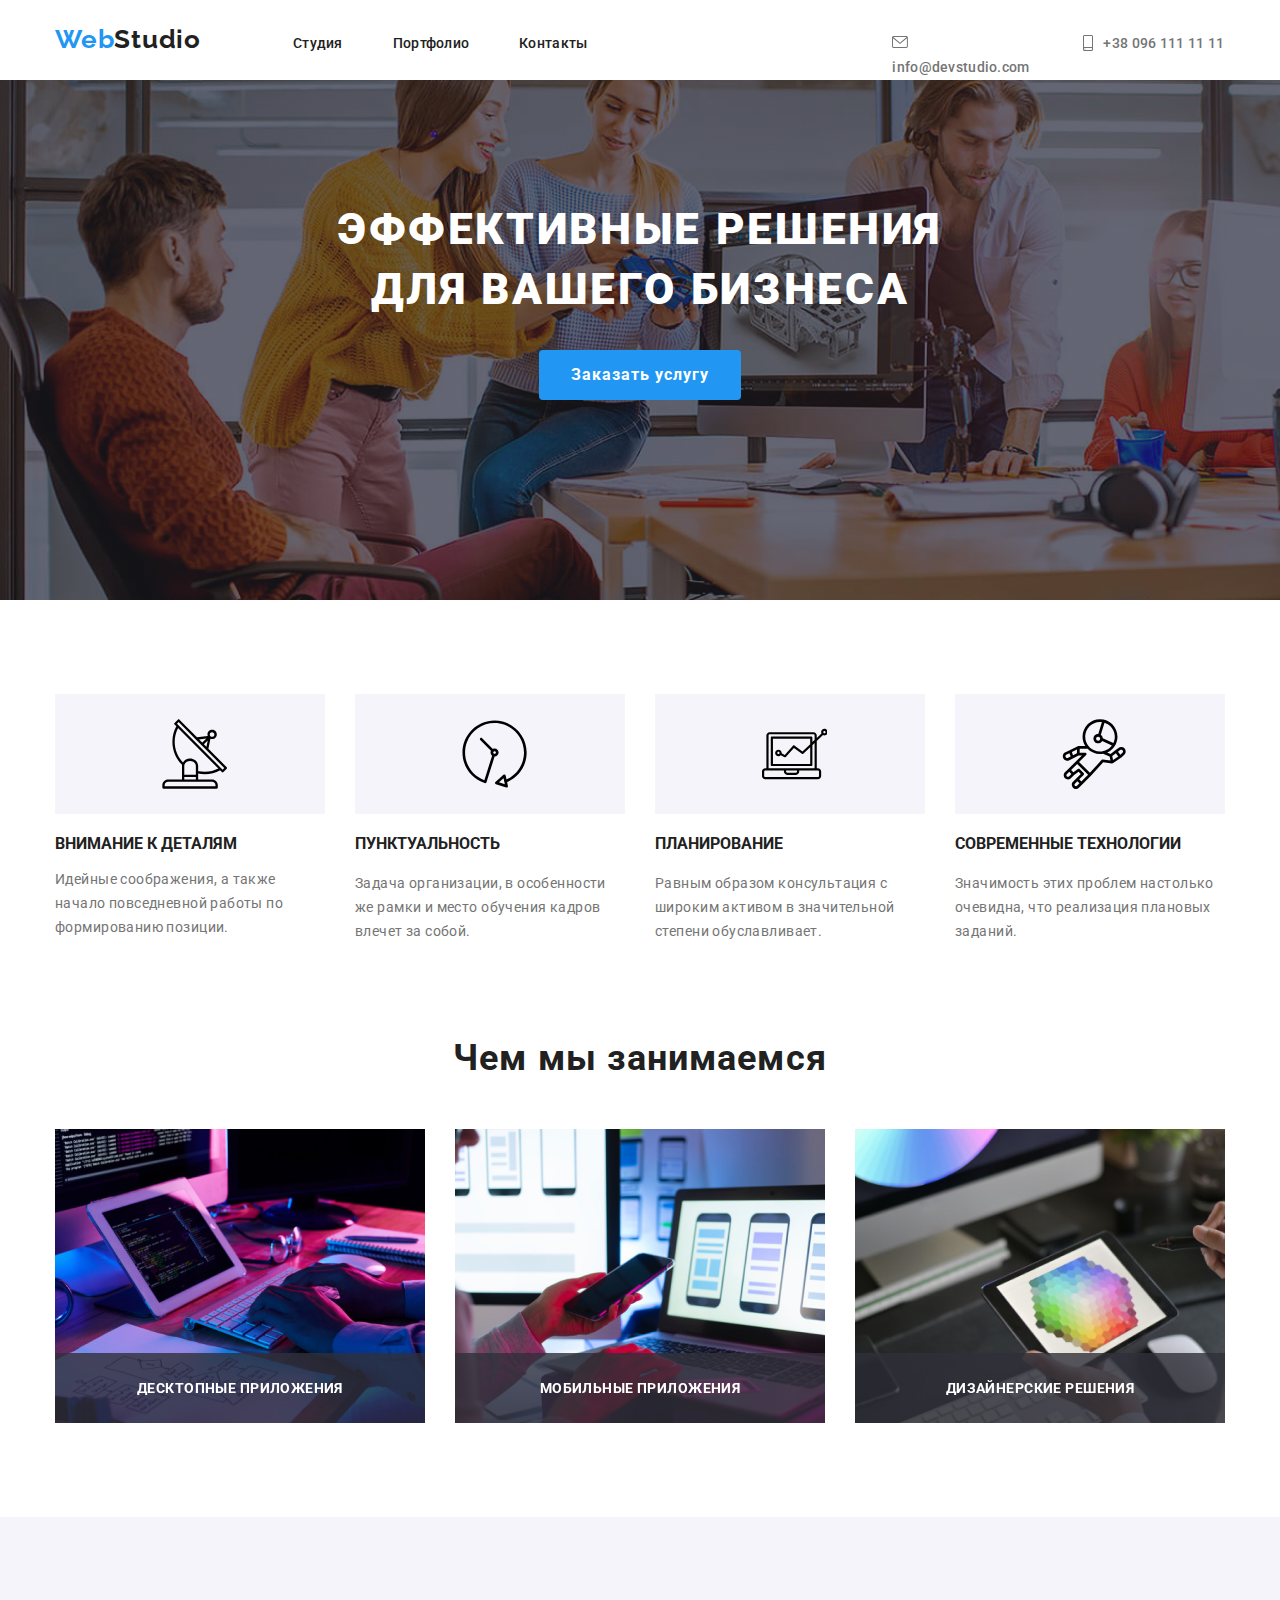
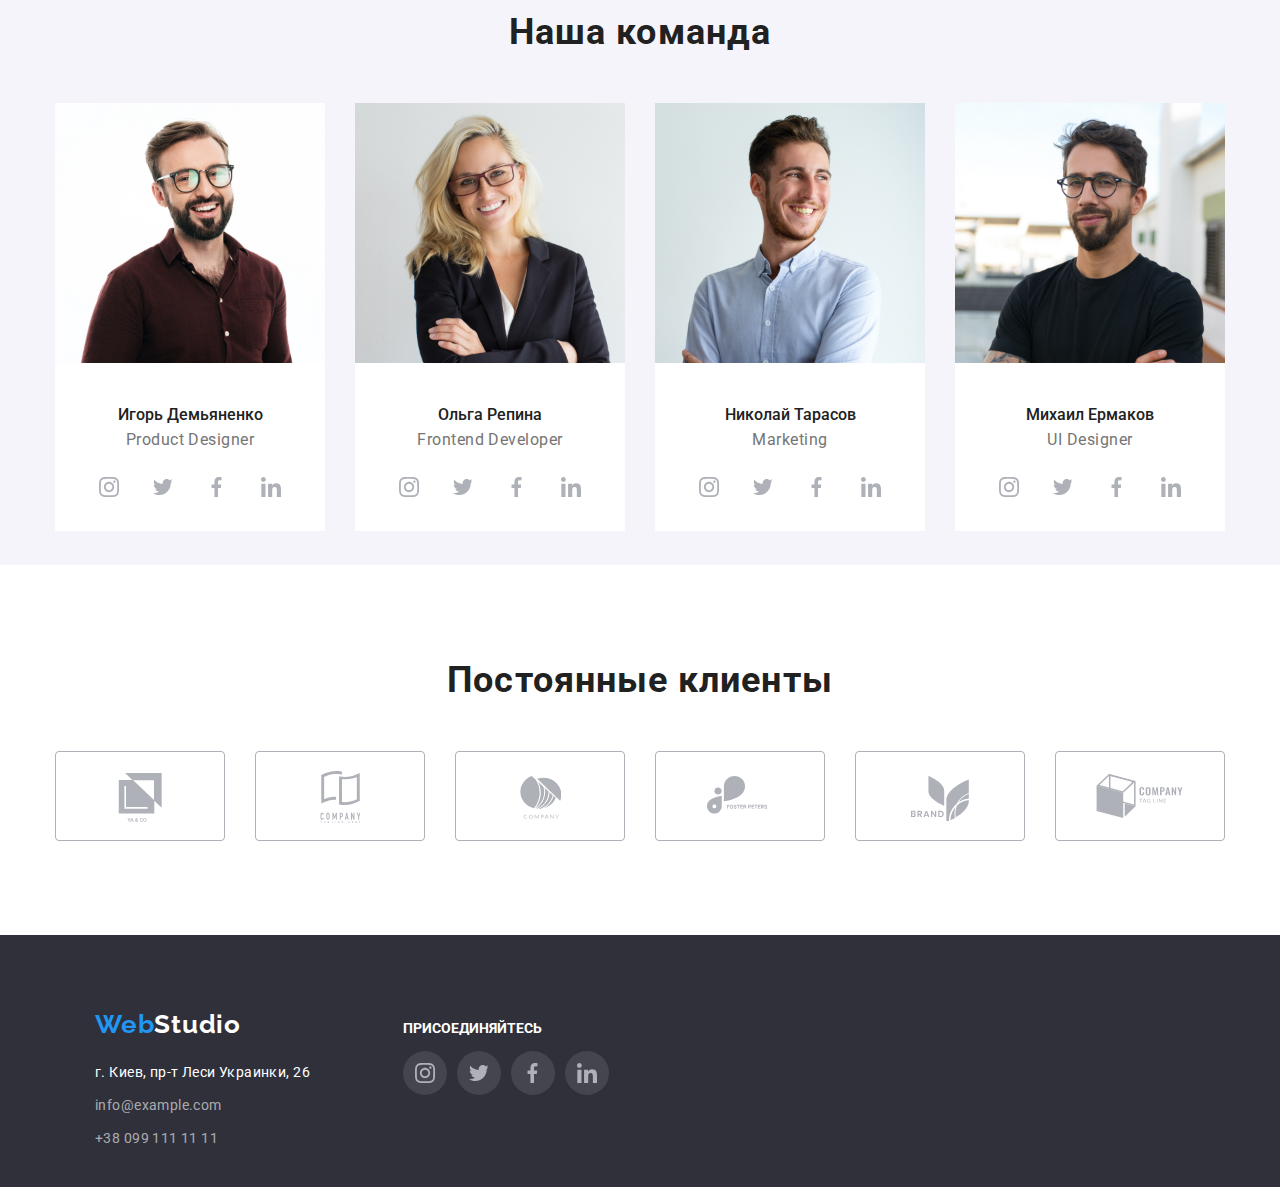
==== commit 84dd7125: "hover svg" ====
--- a/index.html
+++ b/index.html
@@ -45,7 +45,7 @@
               <div class="backdrop is-hidden" data-modal>
                   <div class="modal">
                       <p>loren</p>
-                    <button class="button-clouse" data-modal-close>Закрыть</button>
+                    <button class="button-clouse" data-modal-close>X</button>
                   </div>
               </div>
             </div>
@@ -172,9 +172,11 @@
                 </svg></a>
             </li>
             <li class="client-logo">
-                <a class="client-logo-link"><svg class="client-logo-svg logo2">
-                    <use href="./icons/sprit.svg#icon-logo-2"></use>
-                </svg></a>
+                <a class="client-logo-link">
+                    <svg class="client-logo-svg logo2">
+                       <use href="./icons/sprit.svg#icon-logo-2"></use>
+                    </svg>
+                </a>
             </li>
             <li class="client-logo">
                 <a class="client-logo-link"><svg class="client-logo-svg logo3">
--- a/css/style.css
+++ b/css/style.css
@@ -19,6 +19,9 @@
     font-size: 14px;
     line-height: 1.71;
     color: var(--black-cl);
+}
+:hover{
+    transition: all 250ms cubic-bezier(0.4, 0, 0.2, 1);
 }
 .container {
     width: 1200px;
@@ -112,7 +115,7 @@
     fill:var(--main-text-cl);
     align-items: center;
 }
-.icon-header-item1:hover{
+.iright-list:hover ::after{
     fill:var(--accent-cl);
 }
 .icon-header-item2{
@@ -125,7 +128,7 @@
     fill:var(--main-text-cl);
     align-items: center;
 }
-.icon-header-item2:hover{
+link:hover .icon-header-item2{
     fill: var(--accent-cl);
 }
 .item-backgraund{
@@ -254,6 +257,18 @@
     font-weight: 500;
     letter-spacing: 0.02em
 }
+.link-item:focus,
+.link-item:hover{
+   color: var(--accent-cl);
+}
+.link-item:hover.link-item::after{
+    content: "";
+    display: block;
+    width: 100%;
+    height: 4px;
+    background-color: var(--accent-cl);
+    margin-top: 22px;
+}
 .link-item:not(:last-child){
     margin-right: 50px;
 }
@@ -295,10 +310,15 @@
     width: 142px;
     width: 144px;
 }
-
-
-.link-item-right:hover{
+.link-item-right:hover,
+svg.icon-header-item1:hover,
+svg.icon-header-item2:hover{
     color: var(--accent-cl);
+    fill: var(--accent-cl);
+}
+.link-item-right:hover svg.icon-header-item1,
+.link-item-right:hover svg.icon-header-item2{
+    fill: var(--accent-cl);
 }
 
 .link:hover
@@ -520,7 +540,6 @@
 }
 .flex-wrap-item:nth-child(3n+3){
     margin-right: 0;
-    
 }
 .flex-wrap-item:nth-child(n+7){
     margin-bottom: 0;
@@ -617,7 +636,9 @@
     display: flex;
     box-sizing: border-box;
     height: 90px;
-
+}
+.client-logo:hover svg.client-logo-svg{
+    fill: var(--accent-cl);
 }
 .client-logo-svg{
     text-align: center;
@@ -649,10 +670,6 @@
 .logo6{
     width: 89px;
     height: 46px;
-}
-
-.client-logo-svg:hover{
-    fill: var(--accent-cl);
 }
 .client-logo:not(:last-child){
     margin-right: 30px;
@@ -688,10 +705,7 @@
     height: 100%;
     margin: 0;
 }
-figure:hover p,
-figure:hover::after{
-    opacity: 1;
-}
+
 figure p{
     position: absolute;
     top: 0;
@@ -710,7 +724,28 @@
     text-transform: uppercase;
     color: var(--whait-cl);
     z-index: 2;
-    opacity: 0;
+    opacity: 1;
+}
+figure.portfolio p{
+    position: absolute;
+    top: 0;
+    left: 0%;
+    width: 100%;
+    height: 100%;
+    margin-top: 0;
+    margin-bottom: 0;
+    transform: translate(0,0);
+    font-family: Roboto;
+    font-style: normal;
+    font-weight: bold;
+    font-size: 18px;
+    line-height: 1.55;
+    text-transform: none;
+    text-align: center;
+    justify-content: center;
+    color: var(--whait-cl);
+    z-index: 2;
+    opacity: 1;
 }
 figure::after{
     content: "";
@@ -722,7 +757,17 @@
     margin-top: 224px;
     background-color: rgba(47, 48, 58, 0.8);
     z-index: 1;
+    opacity: 2;
+}
+figure.portfolio::after{
+    content: "";
+    position: absolute;
+    top: 0;
+    left: 0;
+    width: 100%;
+    height: 294px;
+    margin-top: 0;
+    background-color:rgba(33, 150, 243, 0.9);
+    z-index: 1;
     opacity: 0;
 }
-
-
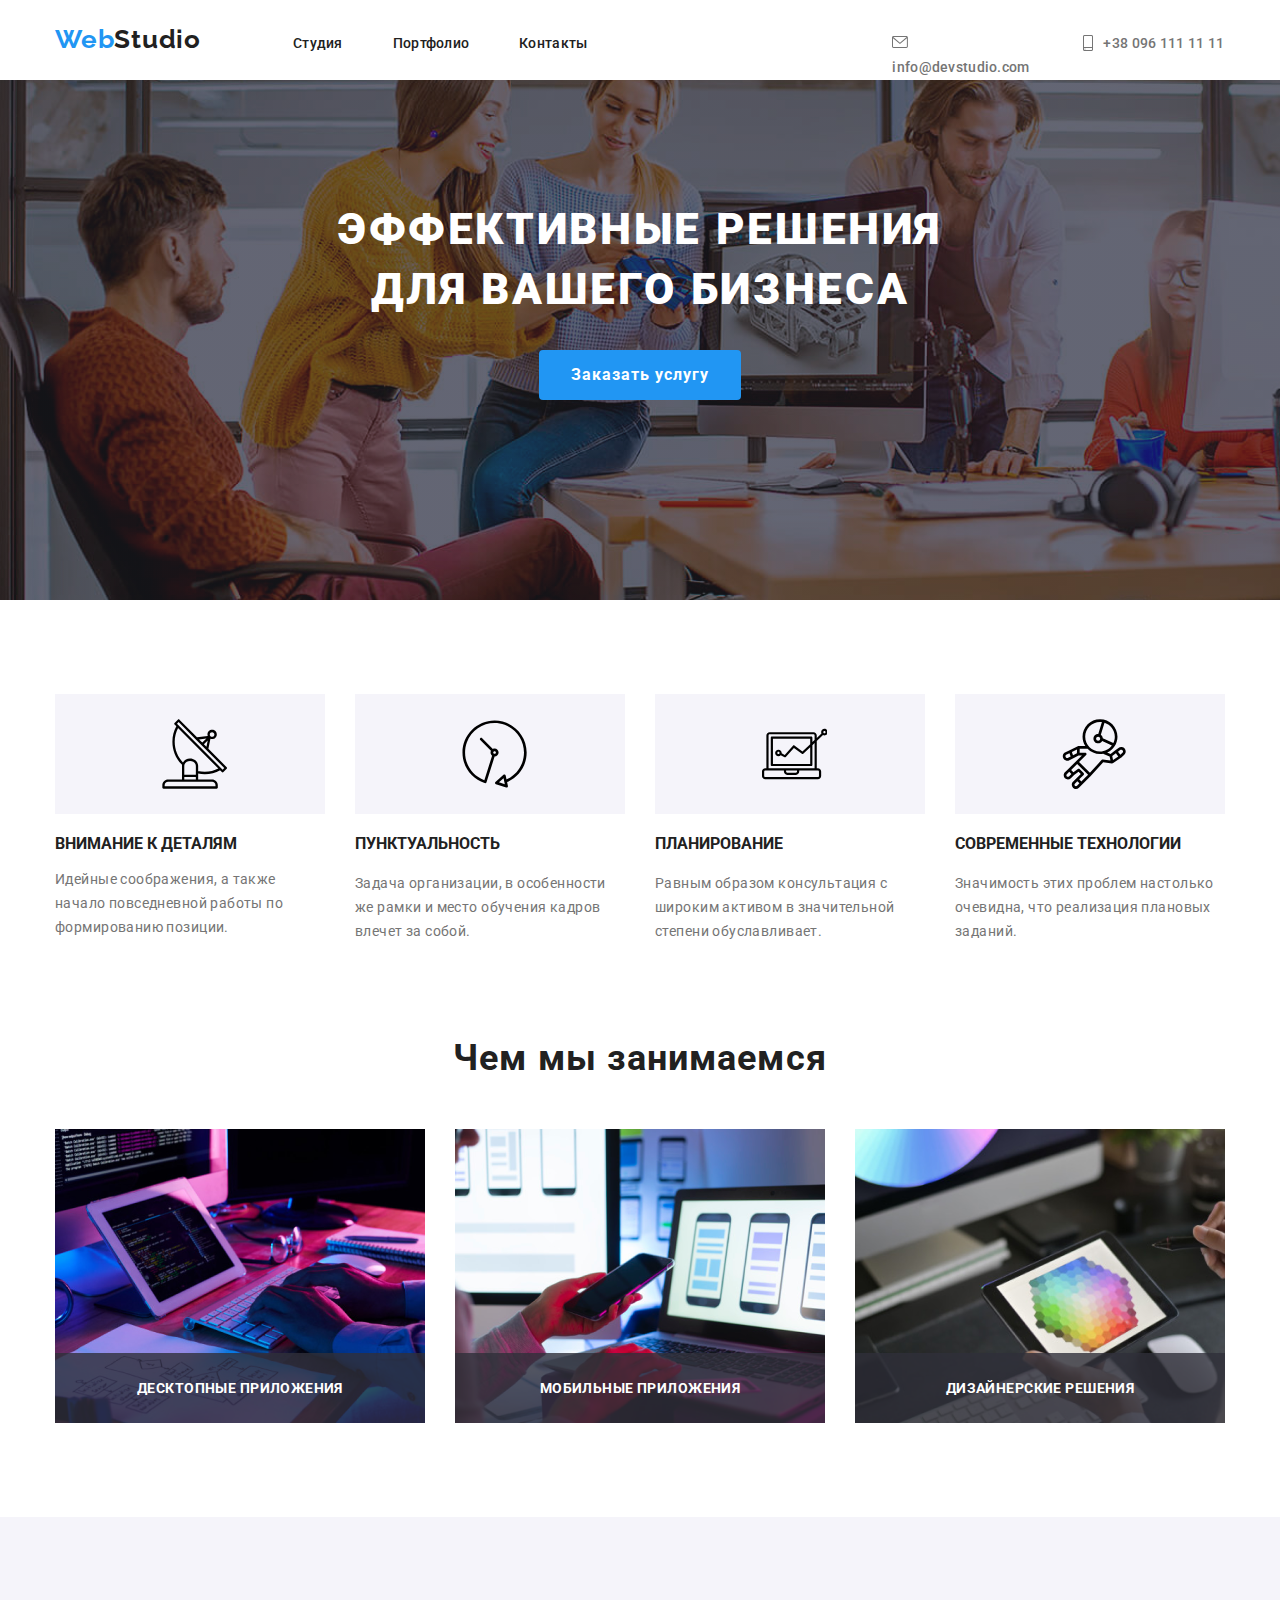
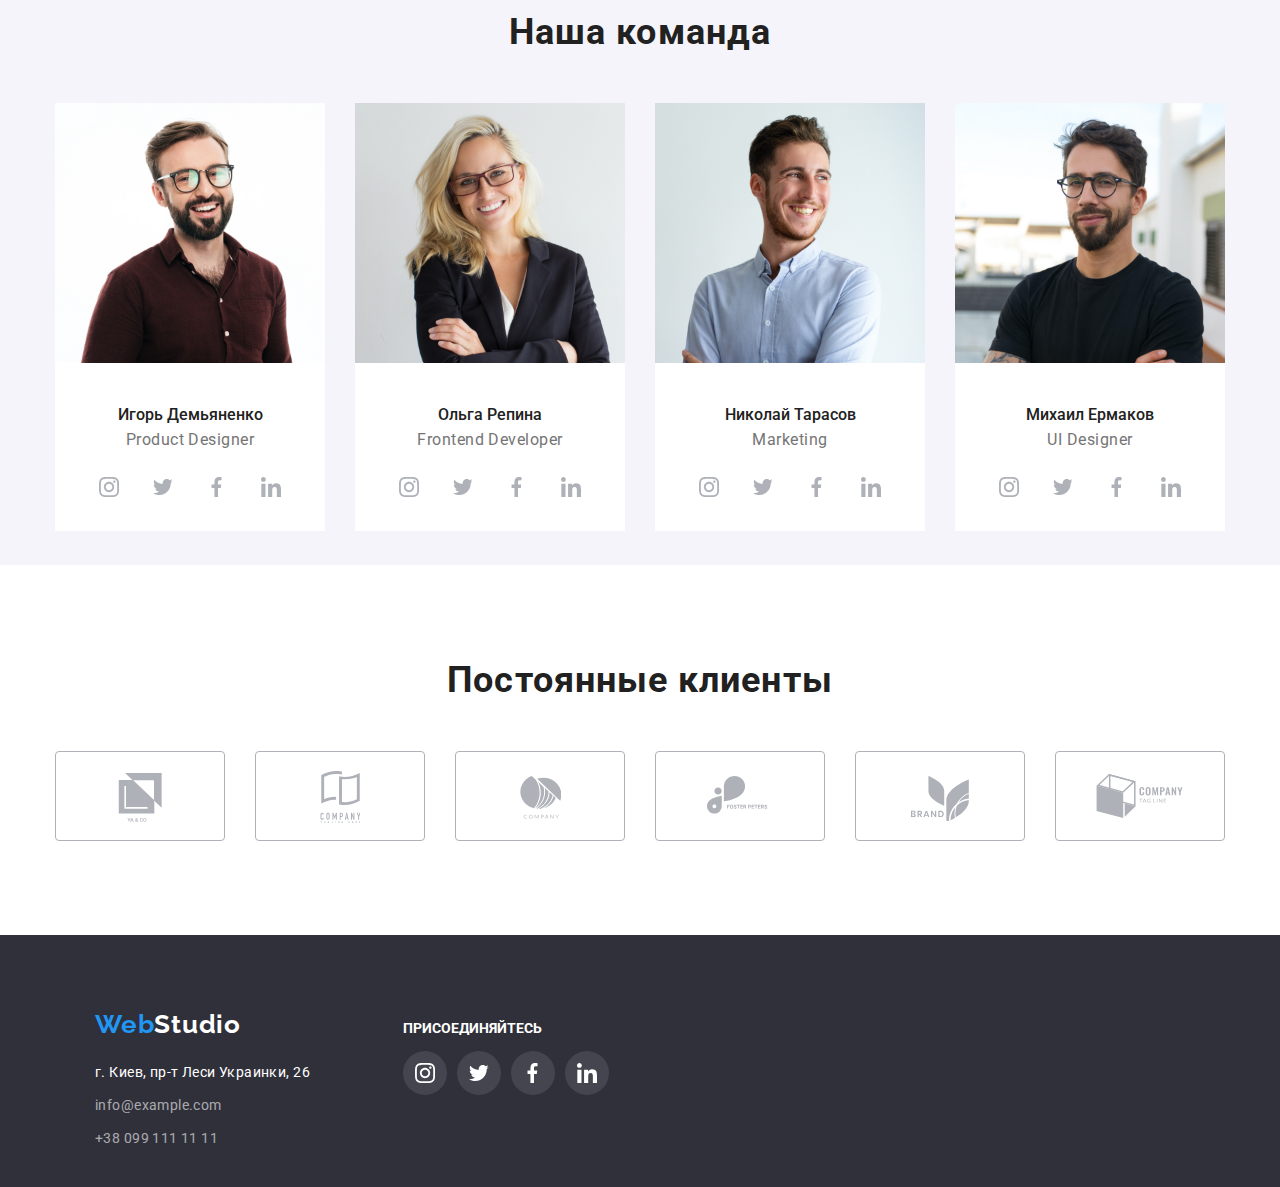
==== commit 2e2158b0: "fills footer icons" ====
--- a/index.html
+++ b/index.html
@@ -220,10 +220,10 @@
                   <div class="join-social">
                       <h3 class="join">присоединяйтесь</h3>
                       <ul class="social-icons">
-                          <li class="social-icons-item"><a class="social-icons-link-footer" href="https://instagram.com/" target="blanc" rel="noopener noreferer" aria-label="Instagram"><svg class="social-icons-svg"><use href="./icons/sprit.svg#icon-instagram"></use></svg></a></li>
-                          <li class="social-icons-item"><a class="social-icons-link-footer" href="https://twitter.com/" target="blanc" rel="noopener noreferer" aria-label="Twitter"><svg class="social-icons-svg"><use href="./icons/sprit.svg#icon-twitter"></use></svg></a></li>
-                          <li class="social-icons-item"><a class="social-icons-link-footer" href="https://facebook.com/" target="blanc" rel="noopener noreferer" aria-label="Facebook"><svg class="social-icons-svg"><use href="./icons/sprit.svg#icon-facebook"></use></svg></a></li>
-                          <li class="social-icons-item"><a class="social-icons-link-footer" href="https://lincedin.com/" target="blanc" rel="noopener noreferer" aria-label="Lincedin"><svg class="social-icons-svg"><use href="./icons/sprit.svg#icon-linkedin"></use></svg></a></li>
+                          <li class="social-icons-item"><a class="social-icons-link-footer" href="https://instagram.com/" target="blanc" rel="noopener noreferer" aria-label="Instagram"><svg class="social-icons-svg-footer"><use href="./icons/sprit.svg#icon-instagram"></use></svg></a></li>
+                          <li class="social-icons-item"><a class="social-icons-link-footer" href="https://twitter.com/" target="blanc" rel="noopener noreferer" aria-label="Twitter"><svg class="social-icons-svg-footer"><use href="./icons/sprit.svg#icon-twitter"></use></svg></a></li>
+                          <li class="social-icons-item"><a class="social-icons-link-footer" href="https://facebook.com/" target="blanc" rel="noopener noreferer" aria-label="Facebook"><svg class="social-icons-svg-footer"><use href="./icons/sprit.svg#icon-facebook"></use></svg></a></li>
+                          <li class="social-icons-item"><a class="social-icons-link-footer" href="https://lincedin.com/" target="blanc" rel="noopener noreferer" aria-label="Lincedin"><svg class="social-icons-svg-footer"><use href="./icons/sprit.svg#icon-linkedin"></use></svg></a></li>
                       </ul>
                   </div>
              </li>
--- a/css/style.css
+++ b/css/style.css
@@ -200,10 +200,12 @@
 .social-icons-link:hover .social-icons-svg,
 .social-icons-link:focus .social-icons-svg{
     fill: var(--whait-cl);
+    transition: all 250ms cubic-bezier(0.4, 0, 0.2, 1);
 }
 .social-icons-link-footer:hover .social-icons-svg,
 .social-icons-link-footer:focus .social-icons-svg{
     fill: var(--whait-cl);
+    transition: all 250ms cubic-bezier(0.4, 0, 0.2, 1);
 }
 .social-icons-link-footer:hover{
     background-color: var(--accent-cl);
@@ -214,6 +216,7 @@
     top: 0;
     left: 0;right: 0;
     background-color: var(--whait-cl);
+    z-index: 3;
 }
 .logo1 {
     font-family: "Raleway", serif;
@@ -315,10 +318,12 @@
 svg.icon-header-item2:hover{
     color: var(--accent-cl);
     fill: var(--accent-cl);
+    transition: all 250ms cubic-bezier(0.4, 0, 0.2, 1);
 }
 .link-item-right:hover svg.icon-header-item1,
 .link-item-right:hover svg.icon-header-item2{
     fill: var(--accent-cl);
+    transition: all 250ms cubic-bezier(0.4, 0, 0.2, 1);
 }
 
 .link:hover
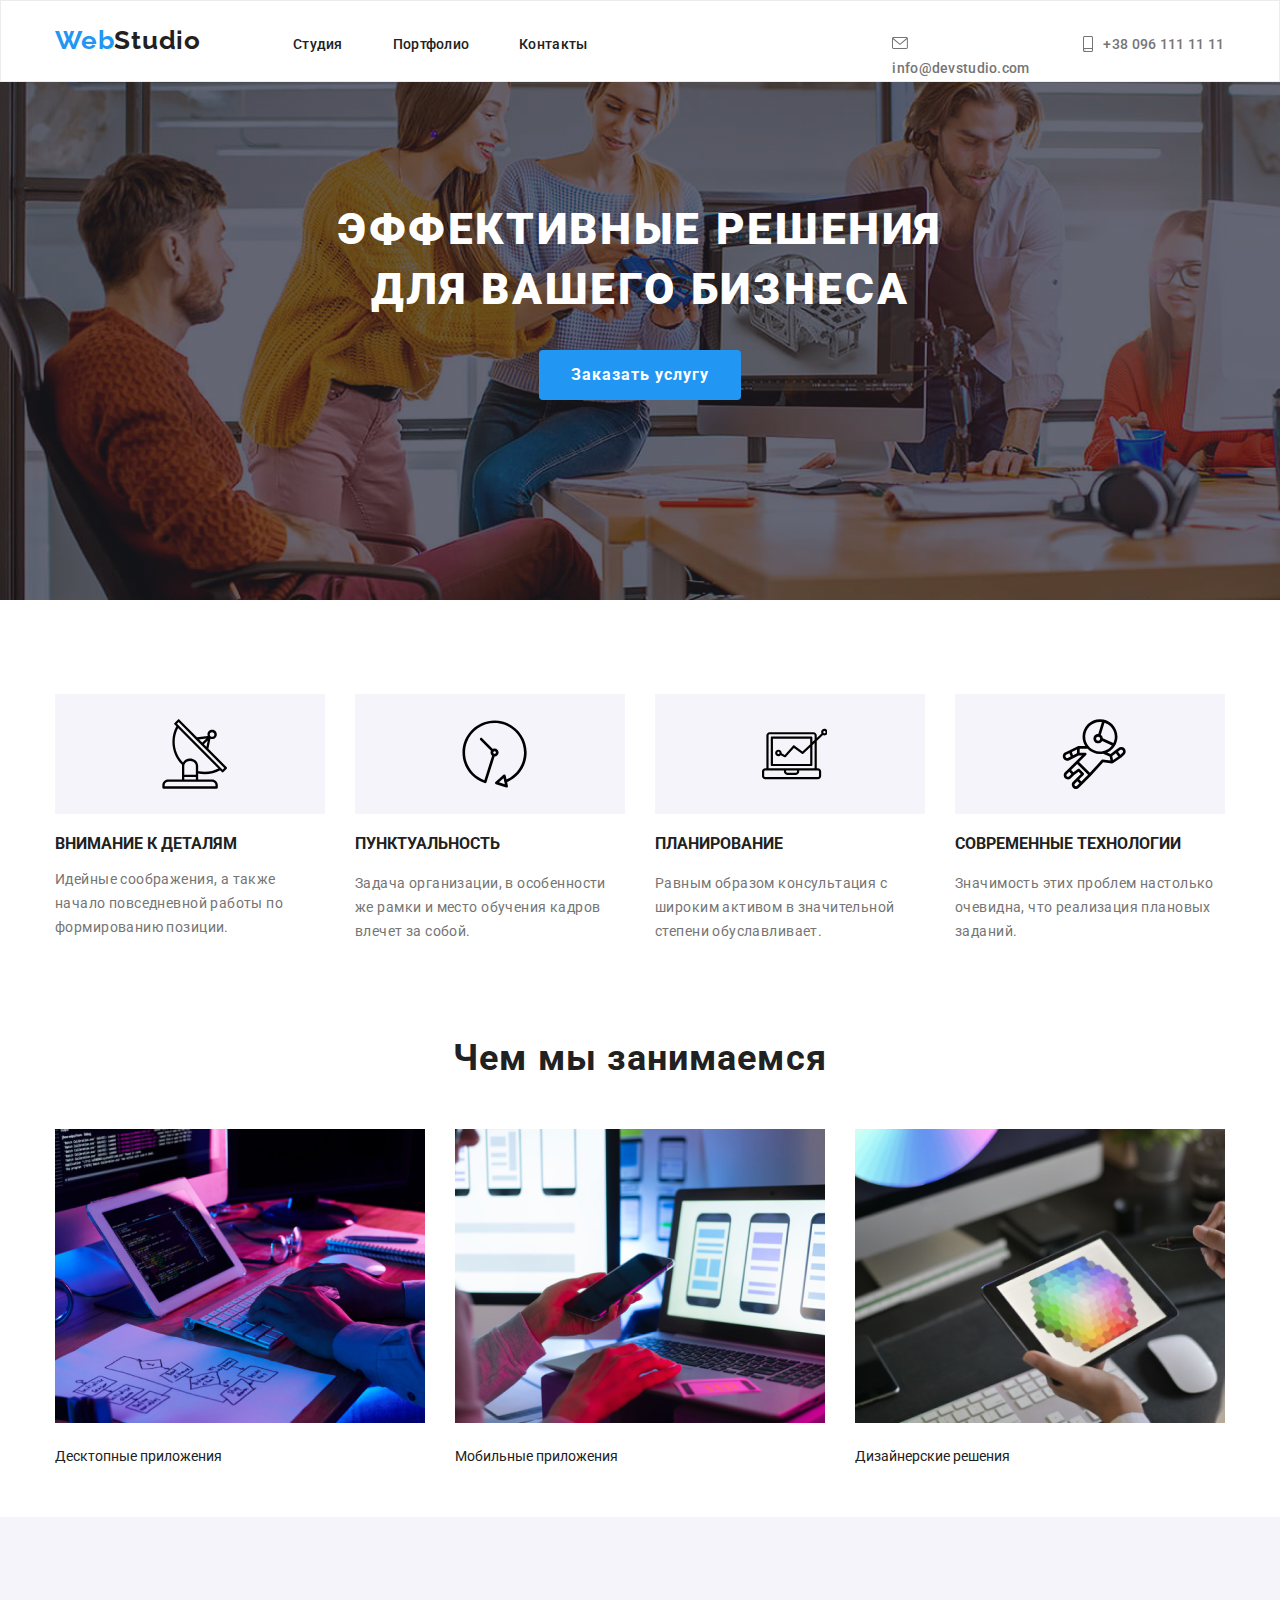
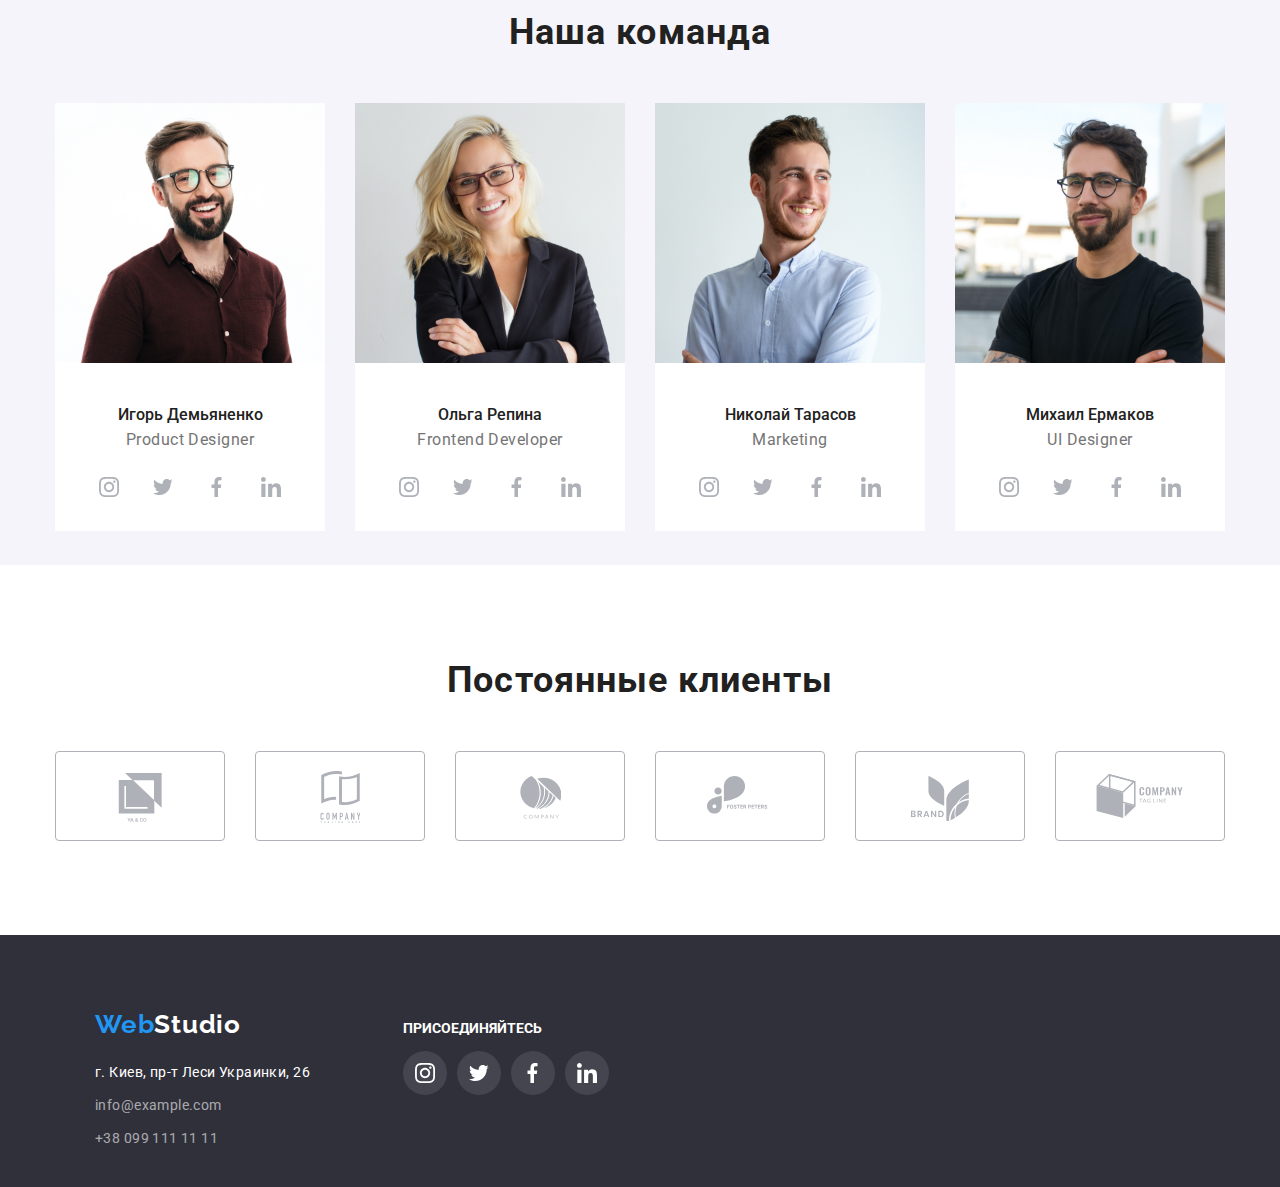
==== commit 2f9069c7: "portfolio transition" ====
--- a/index.html
+++ b/index.html
@@ -45,7 +45,10 @@
               <div class="backdrop is-hidden" data-modal>
                   <div class="modal">
                       <p>loren</p>
-                    <button class="button-clouse" data-modal-close>X</button>
+                    <button class="button-clouse" data-modal-close><svg class="icon-x">
+                        <use href="./icons/x-2.svg#icon-x"></use>
+                    </svg>
+                    </button>
                   </div>
               </div>
             </div>
--- a/css/style.css
+++ b/css/style.css
@@ -73,20 +73,35 @@
     background-color: rgba(255, 255, 255, 1);
     padding: 80,40;
     transition: transform 0.5s;
+    margin-top: 221px;
+}
+.icon-x{
+    display: flex;
+    margin-top: 4px;
+    margin-left: 4px;
+    padding: 0;
+    height: 100%;
+    width: 100%;
+    fill: var(--black-cl);
+
 }
 .button-clouse{
+    content: "";
     position: absolute;
     top: 15px;
     right: 15px;
-    width: 25px;
-    height: 25px;
+    width: 30px;
+    height: 30px;
+    border: 1px solid rgba(0, 0, 0, 0.1);
+    border-radius: 100%;
+    background: inherit;
 }
 .main {
     background-color:var(--whait-cl);
     border: 1px solid #ECECEC
 }
 .portfolio-container{
-    padding-top: 94px;
+    padding-top: 174px;
     margin: 0;
     margin-bottom: 50px;
     justify-content: center;
@@ -217,6 +232,7 @@
     left: 0;right: 0;
     background-color: var(--whait-cl);
     z-index: 3;
+    border: 1px solid #ECECEC;
 }
 .logo1 {
     font-family: "Raleway", serif;
@@ -711,34 +727,17 @@
     margin: 0;
 }
 
-figure p{
+/* figure.portfolio:hover p.animation{
     position: absolute;
-    top: 0;
-    left: 50%;
-    width: 100%;
-    margin-top: 251px;
-    margin-bottom: 0;
-    transform: translate(-50%, 0);
-    font-family: Roboto;
-    font-style: normal;
-    font-weight: bold;
-    font-size: 14px;
-    line-height: 1.15;
-    text-align: center;
-    letter-spacing: 0.03em;
-    text-transform: uppercase;
-    color: var(--whait-cl);
-    z-index: 2;
-    opacity: 1;
-}
-figure.portfolio p{
-    position: absolute;
-    top: 0;
-    left: 0%;
-    width: 100%;
-    height: 100%;
-    margin-top: 0;
-    margin-bottom: 0;
+    display: flex;
+    top: -12px;
+    left: 4px;
+    width: 360px;
+    height: 395px;
+    padding-top: 63px;
+    padding-right: 24px;
+    padding-bottom: 63px;
+    padding-left: 24px;
     transform: translate(0,0);
     font-family: Roboto;
     font-style: normal;
@@ -746,25 +745,13 @@
     font-size: 18px;
     line-height: 1.55;
     text-transform: none;
-    text-align: center;
-    justify-content: center;
     color: var(--whait-cl);
+    visibility: visible;
     z-index: 2;
     opacity: 1;
 }
-figure::after{
-    content: "";
-    position: absolute;
-    top: 0;
-    left: 0;
-    height: 70px;
-    width: 100%;
-    margin-top: 224px;
-    background-color: rgba(47, 48, 58, 0.8);
-    z-index: 1;
-    opacity: 2;
-}
-figure.portfolio::after{
+
+figure.portfolio:hover::after{
     content: "";
     position: absolute;
     top: 0;
@@ -774,5 +761,46 @@
     margin-top: 0;
     background-color:rgba(33, 150, 243, 0.9);
     z-index: 1;
+    opacity: 1;
+} */
+.hidden{ 
+    display: none;
+} 
+
+.portfolio-container-item li{
+    display: inline-block;
+    position: relative;
+    overflow: hidden;
+}
+
+.portfolio-container-item img{
+    max-width: 100%;
+    display: block;
+}
+.description{
+    position: absolute;
+    left: 0;
+    width: 100%;
+    height: 294px;
+    color: var(--whait-cl);
+    background-color: rgba(33, 150, 243, 0.9);
+    text-align: center;
     opacity: 0;
-}
+    top: 100%;
+    padding-top: 63px;
+    padding-left: 24px;
+    padding-bottom: 63px;
+    padding-right: 24px;
+    font-family: Roboto;
+    font-style: normal;
+    font-weight: bold;
+    font-size: 18px;
+    line-height: 1.55;
+    -webkit-transition: all 0.25s;
+    -o-transition:all 0.25s;
+    transition: all 0.25s;
+}
+.portfolio-container-item li:hover .description{
+    opacity: 1;
+    top: 0;
+}
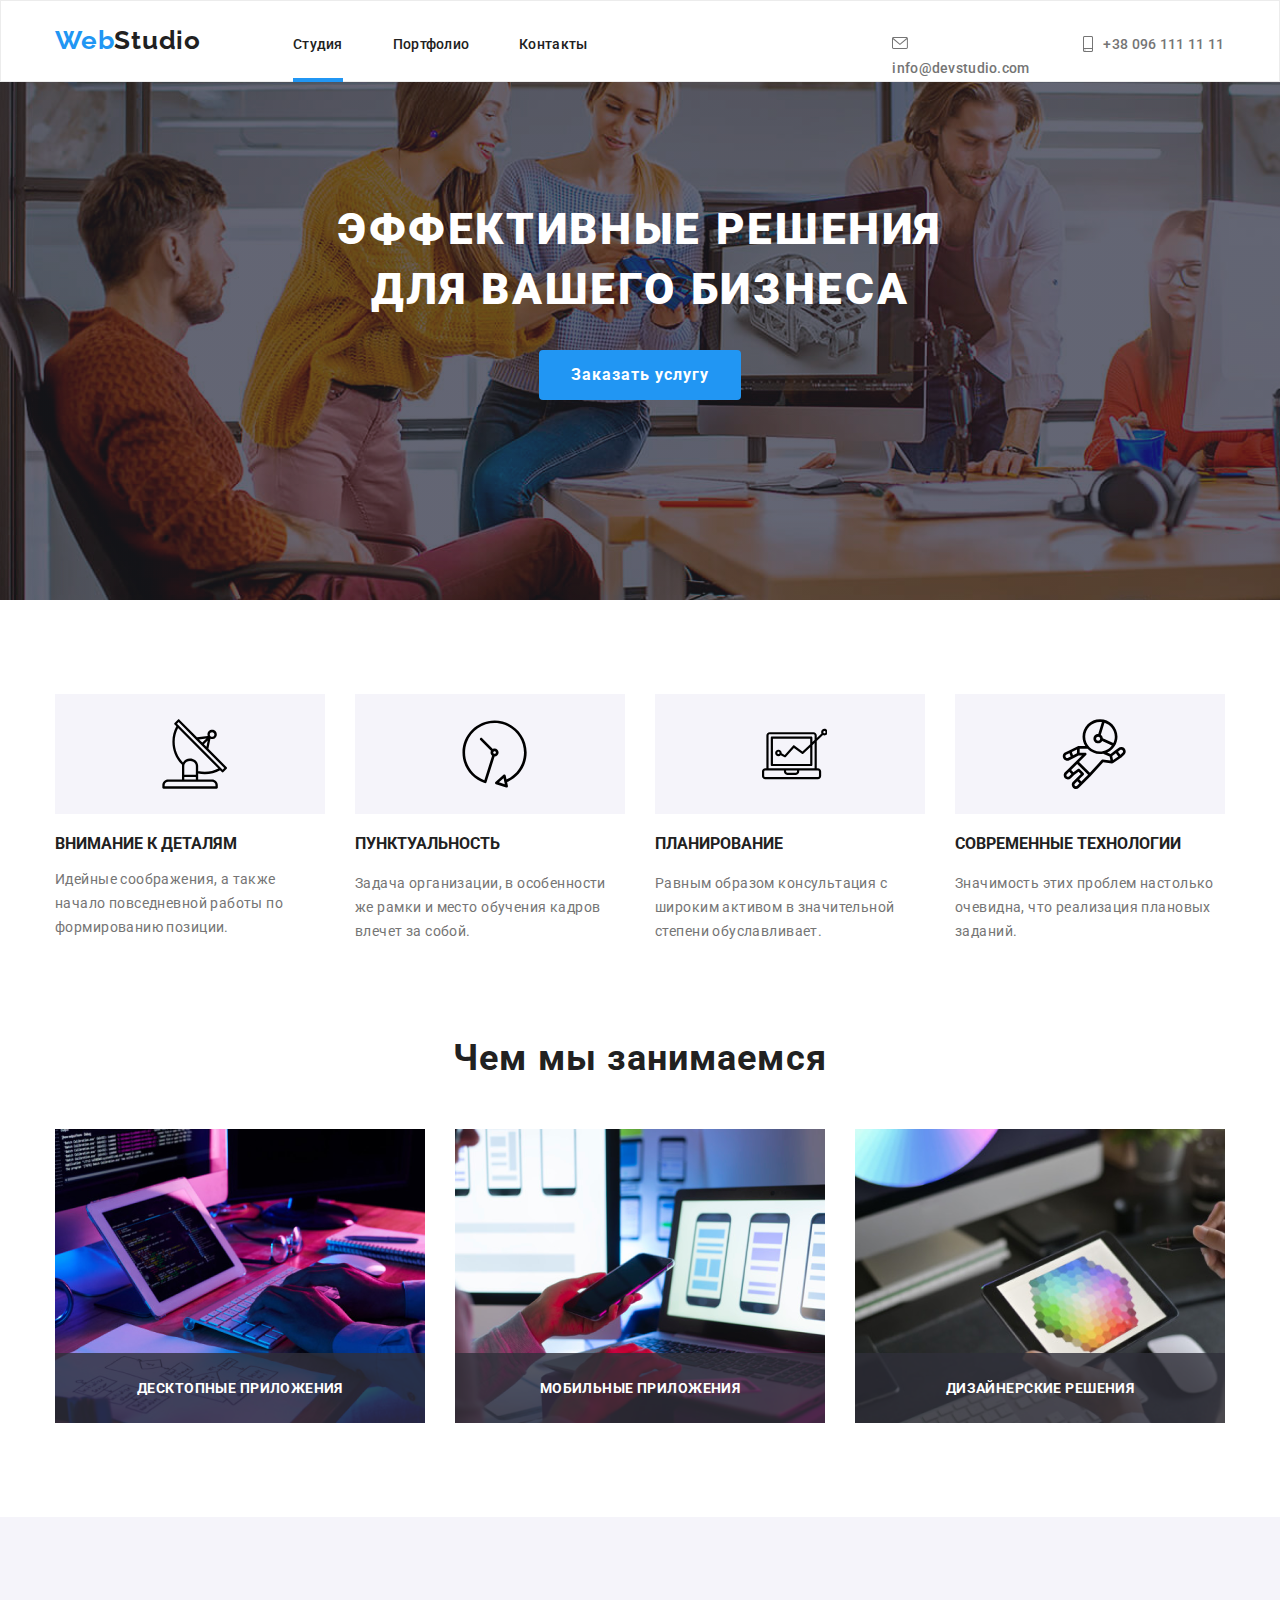
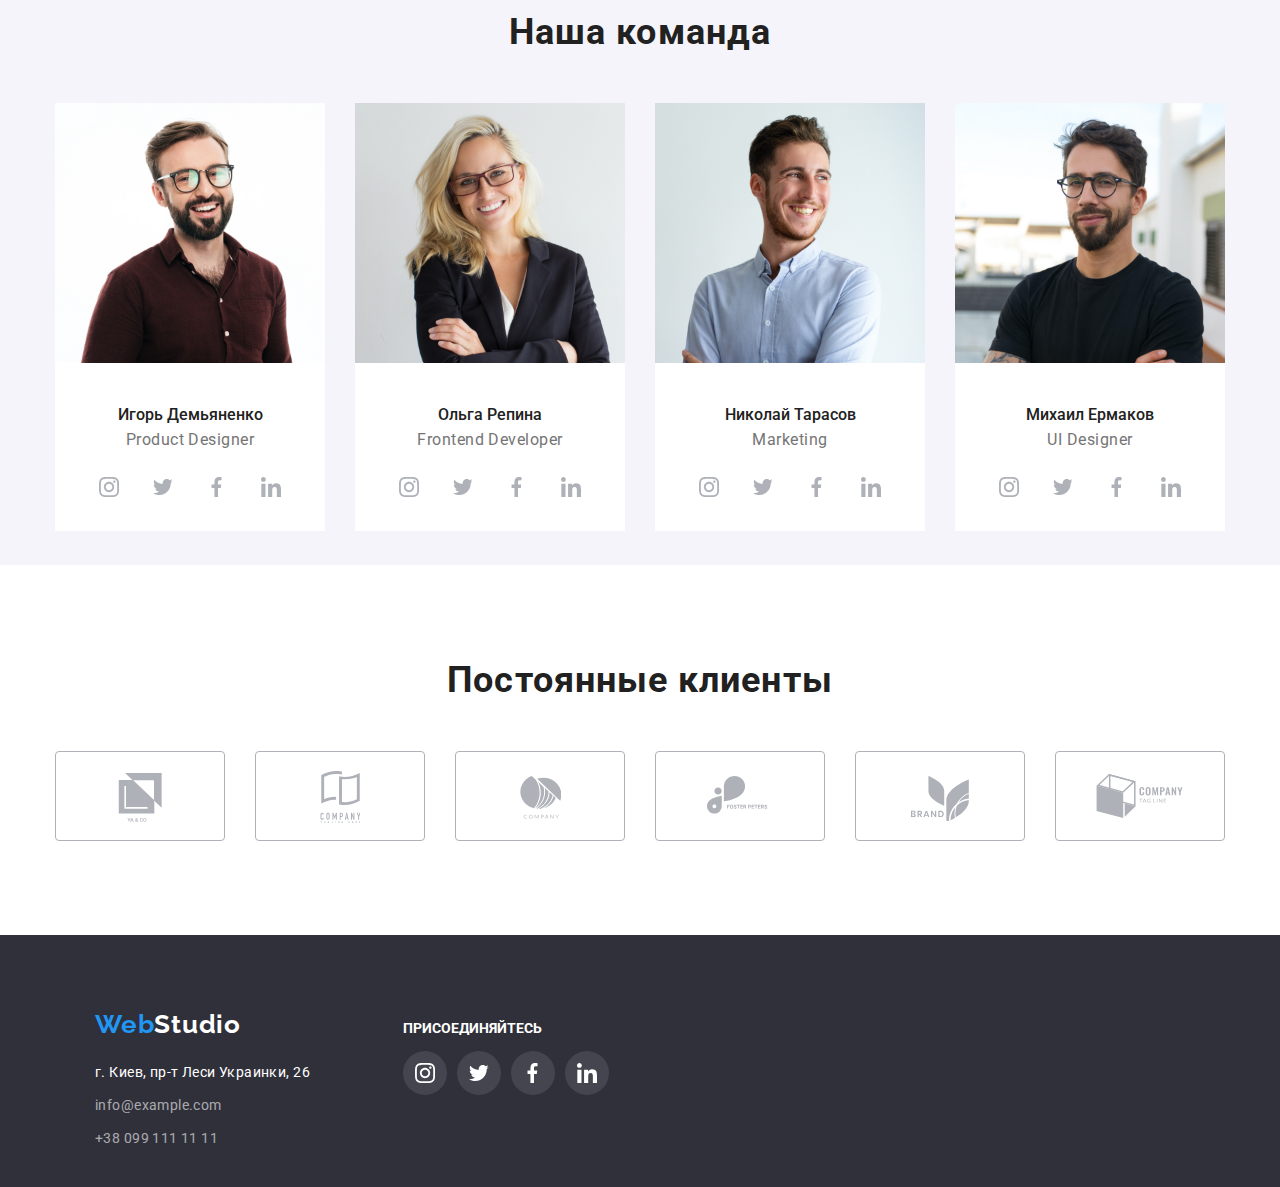
==== commit a458c6a5: "add active nav" ====
--- a/index.html
+++ b/index.html
@@ -16,7 +16,7 @@
                  <span class="logo1">Web</span><span class="logo2">Studio</span>
              </a>
              <ul class="list left-list">  
-                 <li class="link-item"><a class="link" href="#studio">Студия</a></li>
+                 <li class="link-item active"><a class="link" href="#studio">Студия</a></li>
                  <li class="link-item"><a class="link" href="portfolio.html">Портфолио</a></li>
                  <li class="link-item"><a class="link" href="#contacts">Контакты</a></li>
              </ul> 
--- a/css/style.css
+++ b/css/style.css
@@ -64,7 +64,7 @@
 }
 .modal{
     position: absolute;
-    top: 50%;
+    top: 25%;
     left: 50%;
     transform: translate(-50%,-50%) scale(1);
     width: 100%;
@@ -74,6 +74,8 @@
     padding: 80,40;
     transition: transform 0.5s;
     margin-top: 221px;
+    padding-top: 40px;padding-right: 39px;
+    padding-bottom: 40px;padding-left: 41px;
 }
 .icon-x{
     display: flex;
@@ -280,7 +282,18 @@
 .link-item:hover{
    color: var(--accent-cl);
 }
+nav.flex a.active{
+    position: relative;
+}
 .link-item:hover.link-item::after{
+    content: "";
+    display: block;
+    width: 100%;
+    height: 4px;
+    background-color: var(--accent-cl);
+    margin-top: 22px;
+}
+.active.link-item::after{
     content: "";
     display: block;
     width: 100%;
@@ -725,6 +738,30 @@
     position: relative;
     height: 100%;
     margin: 0;
+}
+figure p{
+    position: absolute;
+    top: 0;
+    left: 50%;
+    width: 100%;
+    height: 70px;
+    margin-top: 224px;
+    margin-bottom: 0;
+    transform: translate(-50%, 0);
+    font-family: Roboto;
+    font-style: normal;
+    font-weight: bold;
+    font-size: 14px;
+    line-height: 1.15;
+    text-align: center;
+    letter-spacing: 0.03em;
+    text-transform: uppercase;
+    color: var(--whait-cl);
+    z-index: 2;
+    opacity: 1;
+    text-align: center;
+    padding-top: 27px;
+    background-color: rgba(47, 48, 58, 0.8);
 }
 
 /* figure.portfolio:hover p.animation{
@@ -784,18 +821,16 @@
     height: 294px;
     color: var(--whait-cl);
     background-color: rgba(33, 150, 243, 0.9);
-    text-align: center;
     opacity: 0;
     top: 100%;
     padding-top: 63px;
     padding-left: 24px;
     padding-bottom: 63px;
     padding-right: 24px;
-    font-family: Roboto;
-    font-style: normal;
-    font-weight: bold;
+    font-weight: normal;
     font-size: 18px;
     line-height: 1.55;
+    letter-spacing: 0.03em;
     -webkit-transition: all 0.25s;
     -o-transition:all 0.25s;
     transition: all 0.25s;
